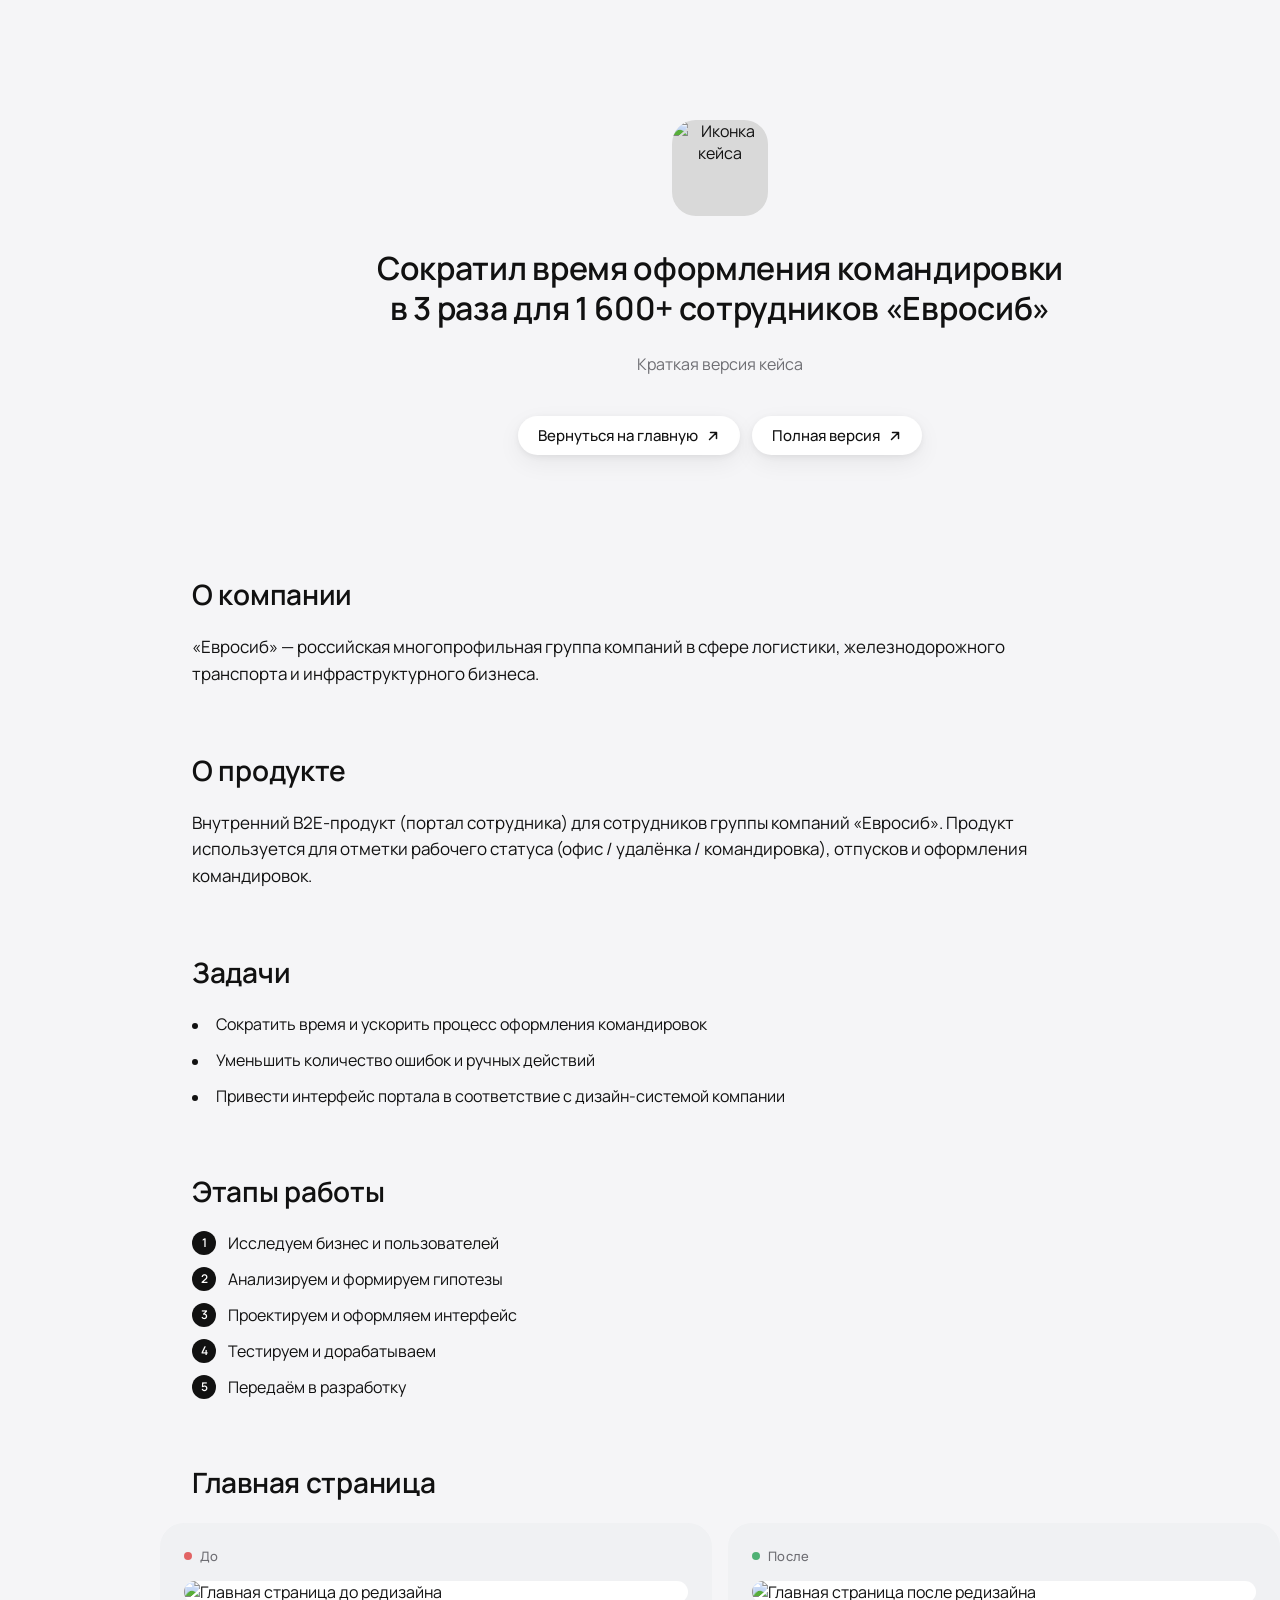
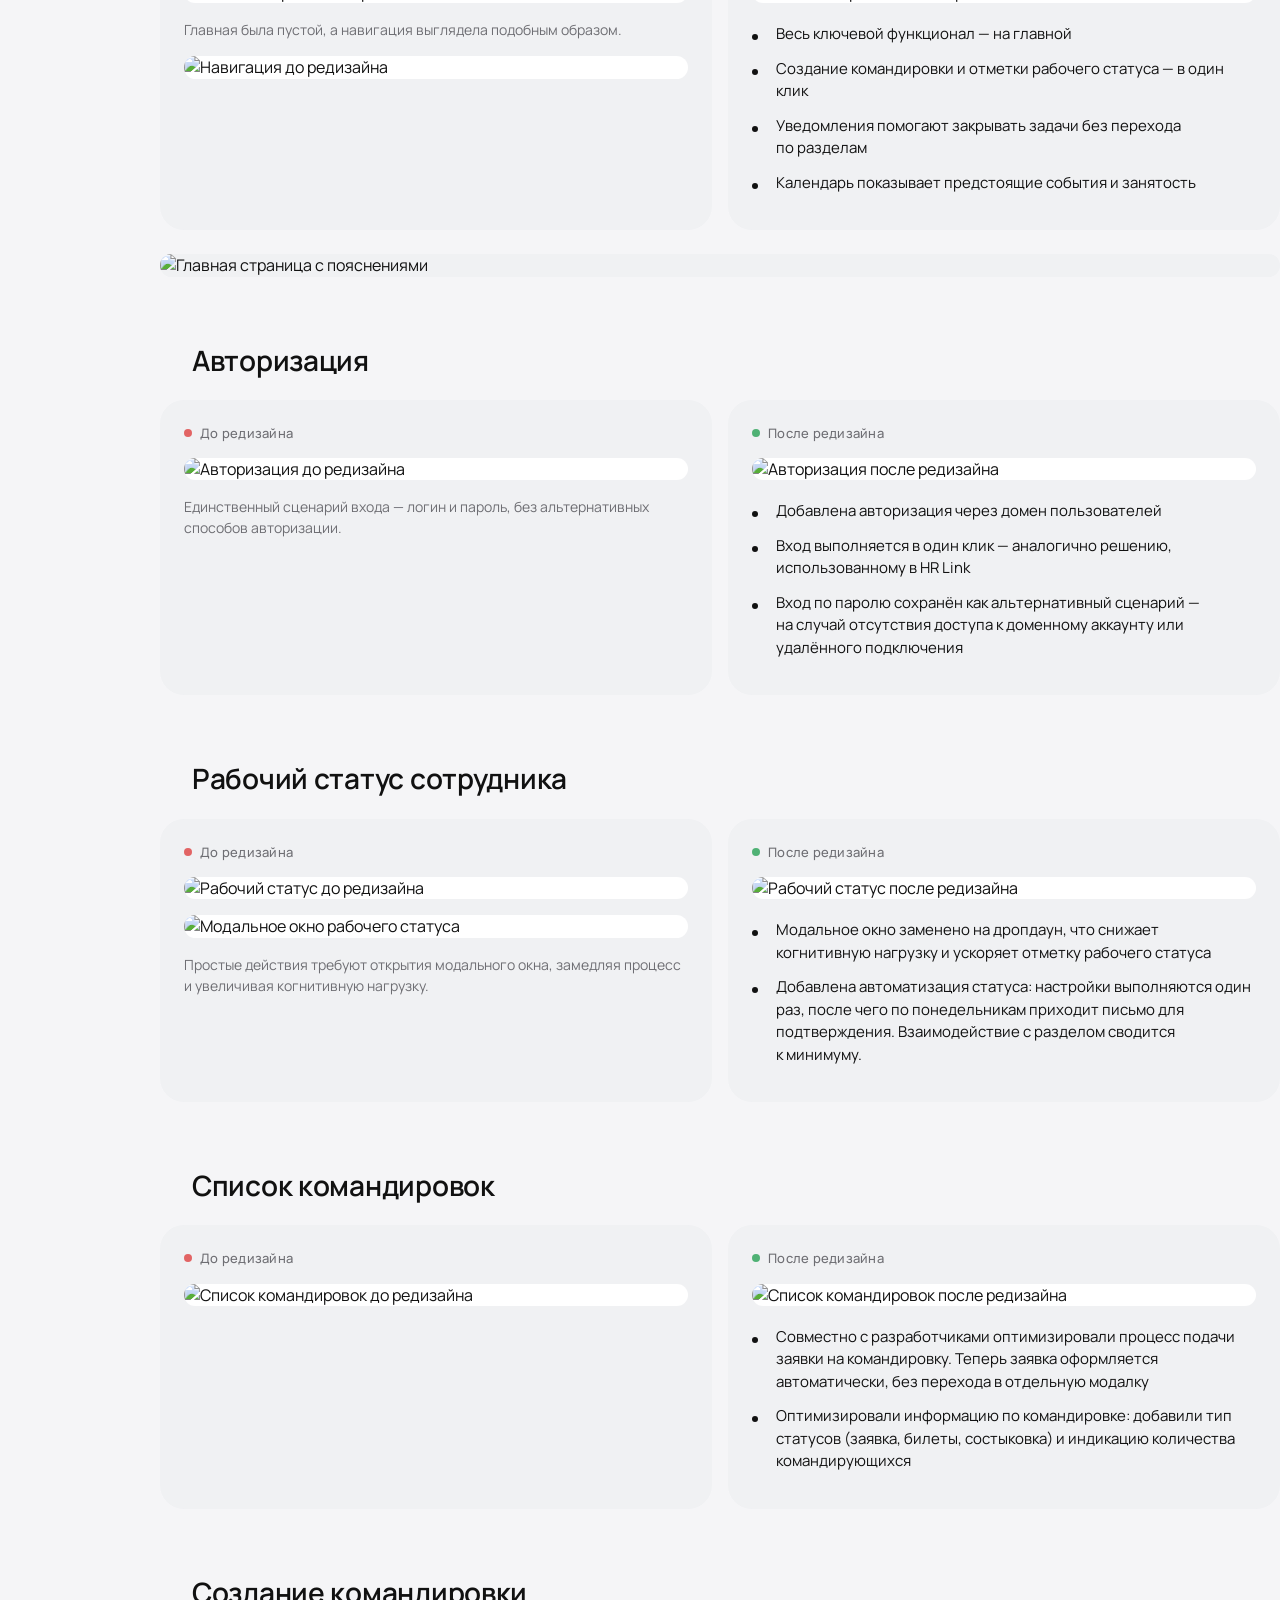
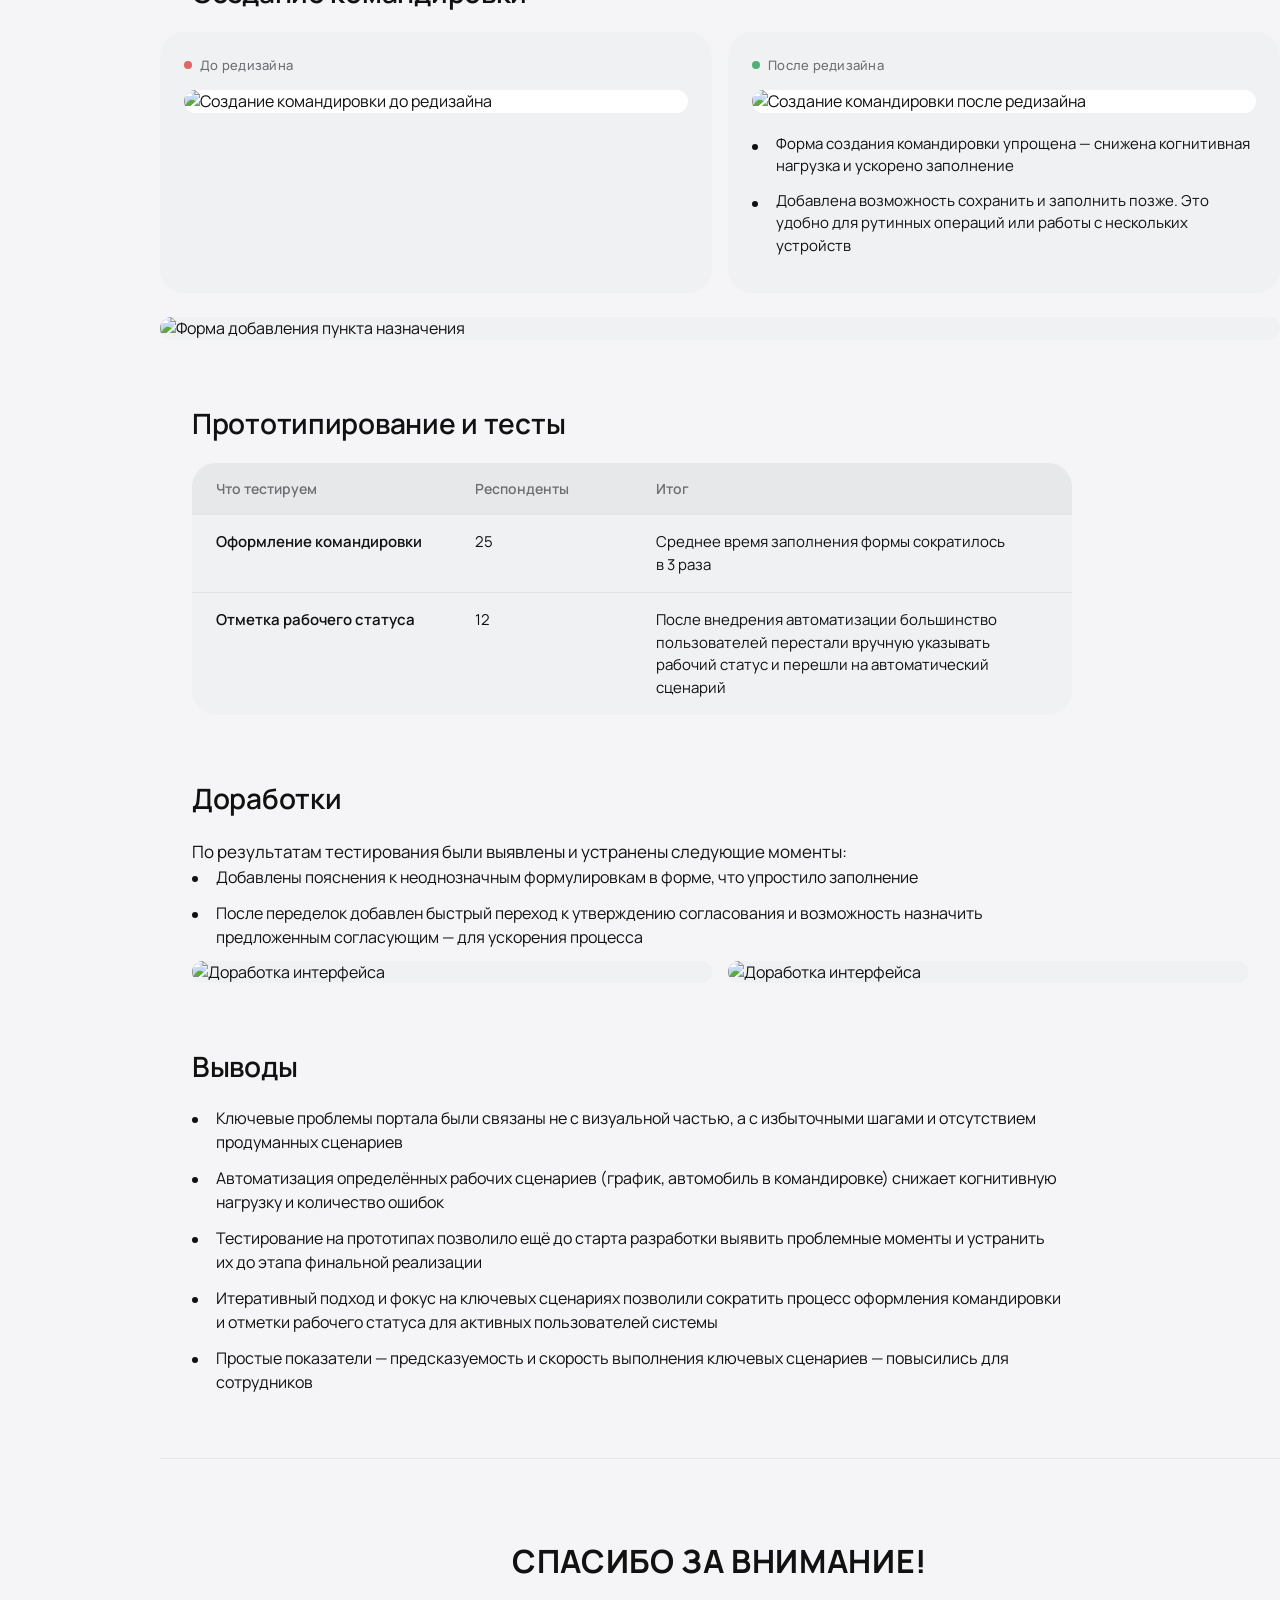
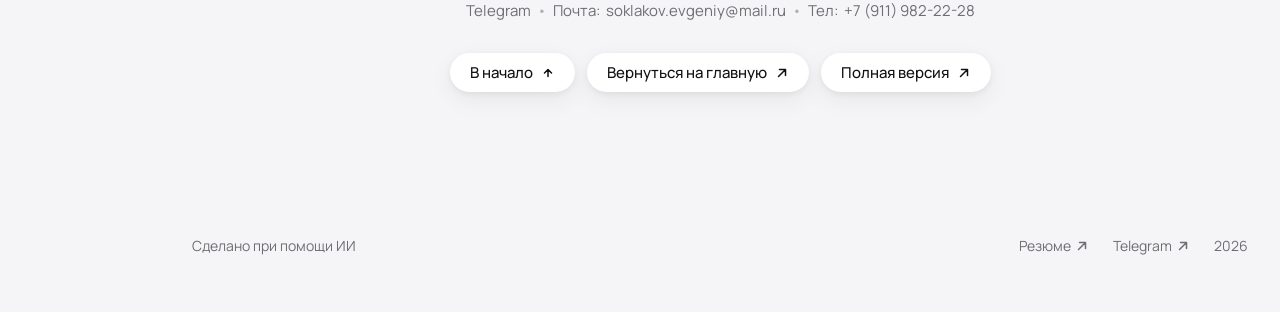
==== case1.html @ 9edd05a4 "Add files via upload" ====
<!DOCTYPE html>
<html lang="ru">
<head>
    <meta charset="UTF-8">
    <meta name="viewport" content="width=device-width, initial-scale=1.0">
    <title>v4 · «Евросиб» — кейс / Евгений Соклаков</title>
    <link rel="preconnect" href="https://fonts.googleapis.com">
    <link rel="preconnect" href="https://fonts.gstatic.com" crossorigin>
    <link href="https://fonts.googleapis.com/css2?family=Manrope:wght@400;500;600;700&display=swap" rel="stylesheet">
    <style>
/* ===========================
   RESET & BASE
   =========================== */
*,
*::before,
*::after {
    box-sizing: border-box;
    margin: 0;
    padding: 0;
}

:root {
    --bg: #F5F5F7;
    --card: #F0F1F3;
    --card-soft: #EDEEEF;
    --peach: #F8DDD7;
    --blue: #DCE6F1;
    --pink: #F4DBD6;
    --text: #111111;
    --text-muted: #6E6E73;
    --shadow-btn: 0 2px 6px rgba(17, 17, 17, 0.06), 0 8px 24px rgba(17, 17, 17, 0.06);
    --radius-card: 24px;
    --radius-btn: 999px;
    --ease: cubic-bezier(0.22, 1, 0.36, 1);
}

html, body {
    height: 100%;
}

html {
    scroll-behavior: smooth;
}

body {
    background: var(--bg);
    color: var(--text);
    font-family: 'Manrope', -apple-system, BlinkMacSystemFont, 'Helvetica Neue', sans-serif;
    font-weight: 400;
    font-size: 16px;
    line-height: 1.4;
    -webkit-font-smoothing: antialiased;
    -moz-osx-font-smoothing: grayscale;
}

a {
    text-decoration: none;
    color: inherit;
}

img {
    max-width: 100%;
    display: block;
}

/* ===========================
   LAYOUT
   =========================== */
.page {
    width: 100%;
    min-width: 1440px;       /* фиксированный фрейм 1440 */
    overflow-x: hidden;
}

.container {
    width: 1120px;           /* контентная область */
    margin: 0 auto;
    padding: 80px 0 40px;
}

/* ===========================
   HERO
   =========================== */
.hero {
    display: flex;
    flex-direction: column;
    align-items: center;
    text-align: center;
    padding: 40px 0 120px;
}

.hero__avatar {
    width: 96px;
    height: 96px;
    border-radius: 24px;
    overflow: hidden;
    margin-bottom: 32px;
    background: #d9d9d9;
}

.hero__avatar img {
    width: 100%;
    height: 100%;
    object-fit: cover;
}

.hero__title {
    font-size: 32px;
    line-height: 1.25;
    font-weight: 600;
    letter-spacing: -0.01em;
    margin-bottom: 24px;
}

.hero__subtitle {
    font-size: 16px;
    line-height: 1.5;
    color: var(--text-muted);
    margin-bottom: 40px;
}

.hero__buttons {
    display: flex;
    gap: 12px;
}

/* ===========================
   BUTTON (fill from top → black)
   =========================== */
.btn {
    position: relative;
    display: inline-flex;
    align-items: center;
    gap: 8px;
    padding: 12px 20px;
    background: #FFFFFF;
    color: #111111;
    font-family: inherit;
    font-size: 15px;
    font-weight: 500;
    line-height: 1;
    border-radius: var(--radius-btn);
    box-shadow: var(--shadow-btn);
    overflow: hidden;
    isolation: isolate;
    transition: color 0.6s cubic-bezier(0.4, 0, 0.2, 1), box-shadow 0.6s cubic-bezier(0.4, 0, 0.2, 1);
    cursor: pointer;
}

.btn::before {
    content: '';
    position: absolute;
    inset: 0;
    background: #111111;
    clip-path: circle(0% at 0% 50%);
    transition: clip-path 0.6s cubic-bezier(0.4, 0, 0.2, 1);
    z-index: -1;
}

.btn:hover {
    color: #FFFFFF;
    box-shadow: 0 4px 12px rgba(17, 17, 17, 0.18), 0 12px 32px rgba(17, 17, 17, 0.12);
}

.btn:hover::before {
    clip-path: circle(150% at 0% 50%);
}

.btn__arrow {
    transition: transform 0.45s cubic-bezier(0.4, 0, 0.2, 1);
}

.btn:hover .btn__arrow {
    transform: translate(2px, -2px);
}

/* ===========================
   SECTION
   =========================== */
.section {
    margin-bottom: 24px;
}

.section__title {
    font-size: 18px;
    font-weight: 600;
    color: var(--text);
    padding: 0 32px;
    margin-bottom: 16px;
}

/* ===========================
   CASE CARD (большая карточка)
   =========================== */
.case-card {
    display: grid;
    grid-template-columns: 1fr 494px;
    background: var(--card);
    border-radius: var(--radius-card);
    overflow: hidden;
    margin-bottom: 16px;
    height: 337px;
    transform-origin: center;
    transition: transform 0.5s var(--ease), box-shadow 0.5s var(--ease);
    will-change: transform;
}

.case-card:hover {
    transform: scale(1.015) rotate(-0.6deg);
    box-shadow: 0 20px 60px rgba(17, 17, 17, 0.12), 0 8px 20px rgba(17, 17, 17, 0.06);
    z-index: 2;
}

.case-card__content {
    padding: 24px 32px 32px;
    display: flex;
    flex-direction: column;
}

.case-card__tag {
    font-size: 14px;
    font-weight: 500;
    color: var(--text-muted);
    margin-bottom: 8px;
}

.case-card__title {
    font-size: 22px;
    line-height: 1.3;
    font-weight: 600;
    letter-spacing: -0.01em;
}

.case-card__metrics {
    display: flex;
    flex-direction: column;
    gap: 16px;
    margin-top: auto;
}

.metric__label {
    font-size: 14px;
    color: var(--text-muted);
    margin-bottom: 4px;
}

.metric__value {
    font-size: 18px;
    font-weight: 600;
    color: var(--text);
}

.case-card__image {
    width: 494px;
    height: 337px;
    overflow: hidden;
}

.case-card__image--peach {
    background: var(--peach);
}

.case-card__image img {
    width: 100%;
    height: 100%;
    object-fit: cover;
    display: block;
    transition: transform 0.6s var(--ease);
}

.case-card:hover .case-card__image img {
    transform: scale(1.03);
}

/* ===========================
   OTHER CARDS (мелкие карточки)
   =========================== */
.other-grid {
    display: grid;
    grid-template-columns: 1fr 1fr;
    gap: 16px;
}

.other-card {
    display: flex;
    flex-direction: column;
    border-radius: var(--radius-card);
    overflow: hidden;
    background: var(--card);
    transform-origin: center;
    transition: transform 0.5s var(--ease), box-shadow 0.5s var(--ease);
    will-change: transform;
}

.other-card--blue .other-card__image {
    background: var(--blue);
}

.other-card--pink .other-card__image {
    background: var(--pink);
}

.other-card__image {
    overflow: hidden;
}

.other-card__image img {
    width: 100%;
    height: auto;
    display: block;
    transition: transform 0.6s var(--ease);
}

.other-card__content {
    padding: 24px 32px 28px;
    background: var(--card);
}

.other-card__title {
    font-size: 18px;
    font-weight: 600;
    line-height: 1.35;
    margin: 8px 0 8px;
    letter-spacing: -0.005em;
}

.other-card__desc {
    font-size: 14px;
    line-height: 1.45;
    color: var(--text-muted);
}

.other-card:nth-child(odd):hover {
    transform: scale(1.02) rotate(-0.8deg);
    box-shadow: 0 20px 60px rgba(17, 17, 17, 0.12), 0 8px 20px rgba(17, 17, 17, 0.06);
    z-index: 2;
}

.other-card:nth-child(even):hover {
    transform: scale(1.02) rotate(0.8deg);
    box-shadow: 0 20px 60px rgba(17, 17, 17, 0.12), 0 8px 20px rgba(17, 17, 17, 0.06);
    z-index: 2;
}

.other-card:hover .other-card__image img {
    transform: scale(1.03);
}

/* ===========================
   FOOTER
   =========================== */
.footer {
    margin-top: 80px;
    padding: 24px 32px 16px;
    display: flex;
    justify-content: space-between;
    align-items: center;
    font-size: 14px;
    color: var(--text-muted);
}

.footer__right {
    display: flex;
    align-items: center;
    gap: 24px;
}

.footer__year {
    color: var(--text-muted);
}

/* ===========================
   TEXT LINK (footer)
   =========================== */
.text-link {
    display: inline-flex;
    align-items: center;
    gap: 4px;
    color: var(--text-muted);
    transition: color 0.25s var(--ease);
    cursor: pointer;
}

.text-link__arrow {
    transition: transform 0.3s var(--ease), color 0.25s var(--ease);
}

.text-link:hover {
    color: var(--text);
}

.text-link:hover .text-link__arrow {
    transform: translate(3px, -3px);
}

/* ===========================
   CASE PAGE
   =========================== */

/* SECTION */
.case-section {
    margin-bottom: 64px;
    padding: 0 32px;
}

.case-section--wide {
    padding: 0;
}

.case-section--wide .case-section__title {
    padding-left: 32px;
}

.case-section__title {
    font-size: 28px;
    font-weight: 600;
    letter-spacing: -0.01em;
    margin-bottom: 20px;
    color: var(--text);
}

/* TEXT */
.case-text {
    font-size: 17px;
    line-height: 1.55;
    color: var(--text);
    max-width: 880px;
}

/* LISTS */
.case-list {
    list-style: none;
    padding: 0;
    margin: 0;
    max-width: 880px;
}

.case-list li {
    position: relative;
    padding-left: 24px;
    margin-bottom: 12px;
    font-size: 16px;
    line-height: 1.5;
    color: var(--text);
}

.case-list li::before {
    content: '';
    position: absolute;
    left: 0;
    top: 11px;
    width: 6px;
    height: 6px;
    border-radius: 50%;
    background: var(--text);
}

.case-list--numbered {
    counter-reset: step;
}

.case-list--numbered li {
    padding-left: 36px;
    counter-increment: step;
}

.case-list--numbered li::before {
    content: counter(step);
    position: static;
    display: inline-block;
    width: 24px;
    height: 24px;
    line-height: 24px;
    text-align: center;
    border-radius: 50%;
    background: var(--text);
    color: #fff;
    font-size: 12px;
    font-weight: 600;
    margin-right: 12px;
    margin-left: -36px;
    vertical-align: 2px;
}

/* COMPARE (ДО / ПОСЛЕ) */
.case-compare {
    display: grid;
    grid-template-columns: 1fr 1fr;
    gap: 16px;
    margin-bottom: 24px;
}

.case-compare__col {
    background: var(--card);
    border-radius: var(--radius-card);
    padding: 24px;
    display: flex;
    flex-direction: column;
}

.case-compare__label {
    display: inline-flex;
    align-items: center;
    gap: 8px;
    font-size: 13px;
    font-weight: 500;
    color: var(--text-muted);
    margin-bottom: 16px;
    letter-spacing: 0.02em;
    align-self: flex-start;
}

.case-compare__label::before {
    content: '';
    width: 8px;
    height: 8px;
    border-radius: 50%;
    background: var(--text-muted);
}

.case-compare__label--before::before {
    background: #E26464;
}

.case-compare__label--after::before {
    background: #4FB174;
}

.case-compare__media {
    border-radius: 12px;
    overflow: hidden;
    background: #fff;
    margin-bottom: 16px;
}

.case-compare__media img {
    width: 100%;
    height: auto;
    display: block;
}

.case-compare__media--small {
    /* раньше была max-width: 60% — теперь миниатюра тянется на всю ширину карточки */
}

.case-compare__note {
    font-size: 14px;
    line-height: 1.5;
    color: var(--text-muted);
    margin-bottom: 16px;
}

.case-compare__col .case-list {
    margin-top: 4px;
}

.case-compare__col .case-list li {
    font-size: 15px;
}

/* WIDE IMAGE */
.case-image-wide {
    border-radius: var(--radius-card);
    overflow: hidden;
    background: var(--card);
}

.case-image-wide img {
    width: 100%;
    height: auto;
    display: block;
}

.case-image-wide--small img {
    max-width: 720px;
    margin: 0 auto;
}

/* TABLE */
.case-table {
    background: var(--card);
    border-radius: var(--radius-card);
    overflow: hidden;
    max-width: 880px;
}

.case-table__head,
.case-table__row {
    display: grid;
    grid-template-columns: 1.2fr 0.8fr 2fr;
    gap: 24px;
    padding: 16px 24px;
}

.case-table__head {
    background: rgba(0, 0, 0, 0.04);
    font-weight: 600;
    font-size: 14px;
    color: var(--text-muted);
}

.case-table__row {
    border-top: 1px solid rgba(0, 0, 0, 0.06);
    font-size: 15px;
    line-height: 1.5;
}

.case-table__row:first-of-type {
    border-top: none;
}

.case-table__row .case-table__cell:nth-child(1) {
    font-weight: 600;
}

/* THANKS */
.case-thanks {
    text-align: center;
    padding: 80px 32px 40px;
    margin-top: 40px;
    border-top: 1px solid rgba(0, 0, 0, 0.06);
}

.case-thanks__title {
    font-size: 32px;
    font-weight: 700;
    letter-spacing: 0.02em;
    margin-bottom: 16px;
}

.case-thanks__contacts {
    font-size: 15px;
    color: var(--text-muted);
    margin-bottom: 32px;
    display: flex;
    justify-content: center;
    align-items: center;
    flex-wrap: wrap;
    gap: 6px;
}

.case-thanks__sep {
    color: var(--text-muted);
    opacity: 0.5;
}

.case-thanks__cta {
    display: flex;
    justify-content: center;
    gap: 12px;
    flex-wrap: wrap;
}

.case-image-pair {
    display: grid;
    grid-template-columns: 1fr 1fr;
    gap: 16px;
}

/* CASE GRID — для рядов мелких фото / экранов */
.case-grid {
    display: grid;
    gap: 16px;
}

.case-grid--2 {
    grid-template-columns: 1fr 1fr;
}

.case-grid--3 {
    grid-template-columns: 1fr 1fr 1fr;
}

.case-grid--5 {
    grid-template-columns: repeat(5, 1fr);
}

/* CASE FIGURE — фото с подписью сверху */
.case-figure {
    display: flex;
    flex-direction: column;
    gap: 8px;
}

.case-figure__caption {
    font-size: 13px;
    color: var(--text-muted);
    letter-spacing: 0.02em;
}

.case-figure__media {
    border-radius: 12px;
    overflow: hidden;
    background: var(--card);
    aspect-ratio: auto;
}

.case-figure__media img {
    width: 100%;
    height: auto;
    display: block;
}

    </style>
</head>
<body>
    <main class="page">
        <div class="container">

            <!-- HERO -->
            <section class="hero" id="top">
                <div class="hero__avatar">
                    <img src="img/case1/0.png" alt="Иконка кейса">
                </div>
                <h1 class="hero__title">
                    Сократил время оформления командировки<br>
                    в&nbsp;3&nbsp;раза для 1&nbsp;600+ сотрудников «Евросиб»
                </h1>
                <p class="hero__subtitle">Краткая версия кейса</p>
                <div class="hero__buttons">
                    <a href="index.html" class="btn">
                        <span class="btn__label">Вернуться на главную</span>
                        <svg class="btn__arrow" width="14" height="14" viewBox="0 0 14 14" fill="none">
                            <path d="M3.5 10.5L10.5 3.5M10.5 3.5H4.5M10.5 3.5V9.5" stroke="currentColor" stroke-width="1.5" stroke-linecap="round" stroke-linejoin="round"/>
                        </svg>
                    </a>
                    <a href="https://chief-sponge-bd4.notion.site/3-1600-300244e0d5ff8066a90af0cee6a9edf2" target="_blank" rel="noopener" class="btn">
                        <span class="btn__label">Полная версия</span>
                        <svg class="btn__arrow" width="14" height="14" viewBox="0 0 14 14" fill="none">
                            <path d="M3.5 10.5L10.5 3.5M10.5 3.5H4.5M10.5 3.5V9.5" stroke="currentColor" stroke-width="1.5" stroke-linecap="round" stroke-linejoin="round"/>
                        </svg>
                    </a>
                </div>
            </section>

            <!-- О КОМПАНИИ -->
            <section class="case-section">
                <h2 class="case-section__title">О компании</h2>
                <p class="case-text">
                    «Евросиб» — российская многопрофильная группа компаний в&nbsp;сфере логистики, железнодорожного транспорта и&nbsp;инфраструктурного бизнеса.
                </p>
            </section>

            <!-- О ПРОДУКТЕ -->
            <section class="case-section">
                <h2 class="case-section__title">О продукте</h2>
                <p class="case-text">
                    Внутренний B2E-продукт (портал сотрудника) для сотрудников группы компаний «Евросиб». Продукт используется для отметки рабочего статуса (офис&nbsp;/ удалёнка&nbsp;/ командировка), отпусков и&nbsp;оформления командировок.
                </p>
            </section>

            <!-- ЗАДАЧИ -->
            <section class="case-section">
                <h2 class="case-section__title">Задачи</h2>
                <ul class="case-list">
                    <li>Сократить время и&nbsp;ускорить процесс оформления командировок</li>
                    <li>Уменьшить количество ошибок и&nbsp;ручных действий</li>
                    <li>Привести интерфейс портала в&nbsp;соответствие с&nbsp;дизайн-системой компании</li>
                </ul>
            </section>

            <!-- ЭТАПЫ РАБОТЫ -->
            <section class="case-section">
                <h2 class="case-section__title">Этапы работы</h2>
                <ol class="case-list case-list--numbered">
                    <li>Исследуем бизнес и&nbsp;пользователей</li>
                    <li>Анализируем и&nbsp;формируем гипотезы</li>
                    <li>Проектируем и&nbsp;оформляем интерфейс</li>
                    <li>Тестируем и&nbsp;дорабатываем</li>
                    <li>Передаём в&nbsp;разработку</li>
                </ol>
            </section>

            <!-- ГЛАВНАЯ СТРАНИЦА -->
            <section class="case-section case-section--wide">
                <h2 class="case-section__title">Главная страница</h2>
                <div class="case-compare">
                    <div class="case-compare__col">
                        <div class="case-compare__label case-compare__label--before">До</div>
                        <div class="case-compare__media">
                            <img src="img/case1/2.png" alt="Главная страница до редизайна">
                        </div>
                        <p class="case-compare__note">Главная была пустой, а&nbsp;навигация выглядела подобным образом.</p>
                        <div class="case-compare__media">
                            <img src="img/case1/3.png" alt="Навигация до редизайна">
                        </div>
                    </div>
                    <div class="case-compare__col">
                        <div class="case-compare__label case-compare__label--after">После</div>
                        <div class="case-compare__media">
                            <img src="img/case1/1.png" alt="Главная страница после редизайна">
                        </div>
                        <ul class="case-list">
                            <li>Весь ключевой функционал — на&nbsp;главной</li>
                            <li>Создание командировки и&nbsp;отметки рабочего статуса — в&nbsp;один клик</li>
                            <li>Уведомления помогают закрывать задачи без перехода по&nbsp;разделам</li>
                            <li>Календарь показывает предстоящие события и&nbsp;занятость</li>
                        </ul>
                    </div>
                </div>
                <div class="case-image-wide">
                    <img src="img/case1/4.png" alt="Главная страница с пояснениями">
                </div>
            </section>

            <!-- АВТОРИЗАЦИЯ -->
            <section class="case-section case-section--wide">
                <h2 class="case-section__title">Авторизация</h2>
                <div class="case-compare">
                    <div class="case-compare__col">
                        <div class="case-compare__label case-compare__label--before">До редизайна</div>
                        <div class="case-compare__media">
                            <img src="img/case1/6.png" alt="Авторизация до редизайна">
                        </div>
                        <p class="case-compare__note">
                            Единственный сценарий входа — логин и&nbsp;пароль, без альтернативных способов авторизации.
                        </p>
                    </div>
                    <div class="case-compare__col">
                        <div class="case-compare__label case-compare__label--after">После редизайна</div>
                        <div class="case-compare__media">
                            <img src="img/case1/5.png" alt="Авторизация после редизайна">
                        </div>
                        <ul class="case-list">
                            <li>Добавлена авторизация через домен пользователей</li>
                            <li>Вход выполняется в&nbsp;один клик — аналогично решению, использованному в&nbsp;HR&nbsp;Link</li>
                            <li>Вход по&nbsp;паролю сохранён как альтернативный сценарий — на&nbsp;случай отсутствия доступа к&nbsp;доменному аккаунту или удалённого подключения</li>
                        </ul>
                    </div>
                </div>
            </section>

            <!-- РАБОЧИЙ СТАТУС -->
            <section class="case-section case-section--wide">
                <h2 class="case-section__title">Рабочий статус сотрудника</h2>
                <div class="case-compare">
                    <div class="case-compare__col">
                        <div class="case-compare__label case-compare__label--before">До редизайна</div>
                        <div class="case-compare__media">
                            <img src="img/case1/8.png" alt="Рабочий статус до редизайна">
                        </div>
                        <div class="case-compare__media">
                            <img src="img/case1/9.png" alt="Модальное окно рабочего статуса">
                        </div>
                        <p class="case-compare__note">
                            Простые действия требуют открытия модального окна, замедляя процесс и&nbsp;увеличивая когнитивную нагрузку.
                        </p>
                    </div>
                    <div class="case-compare__col">
                        <div class="case-compare__label case-compare__label--after">После редизайна</div>
                        <div class="case-compare__media">
                            <img src="img/case1/7.png" alt="Рабочий статус после редизайна">
                        </div>
                        <ul class="case-list">
                            <li>Модальное окно заменено на&nbsp;дропдаун, что снижает когнитивную нагрузку и&nbsp;ускоряет отметку рабочего статуса</li>
                            <li>Добавлена автоматизация статуса: настройки выполняются один раз, после чего по&nbsp;понедельникам приходит письмо для подтверждения. Взаимодействие с&nbsp;разделом сводится к&nbsp;минимуму.</li>
                        </ul>
                    </div>
                </div>
            </section>

            <!-- СПИСОК КОМАНДИРОВОК -->
            <section class="case-section case-section--wide">
                <h2 class="case-section__title">Список командировок</h2>
                <div class="case-compare">
                    <div class="case-compare__col">
                        <div class="case-compare__label case-compare__label--before">До редизайна</div>
                        <div class="case-compare__media">
                            <img src="img/case1/11.png" alt="Список командировок до редизайна">
                        </div>
                    </div>
                    <div class="case-compare__col">
                        <div class="case-compare__label case-compare__label--after">После редизайна</div>
                        <div class="case-compare__media">
                            <img src="img/case1/10.png" alt="Список командировок после редизайна">
                        </div>
                        <ul class="case-list">
                            <li>Совместно с&nbsp;разработчиками оптимизировали процесс подачи заявки на&nbsp;командировку. Теперь заявка оформляется автоматически, без перехода в&nbsp;отдельную модалку</li>
                            <li>Оптимизировали информацию по&nbsp;командировке: добавили тип статусов (заявка, билеты, состыковка) и&nbsp;индикацию количества командирующихся</li>
                        </ul>
                    </div>
                </div>
            </section>

            <!-- СОЗДАНИЕ КОМАНДИРОВКИ -->
            <section class="case-section case-section--wide">
                <h2 class="case-section__title">Создание командировки</h2>
                <div class="case-compare">
                    <div class="case-compare__col">
                        <div class="case-compare__label case-compare__label--before">До редизайна</div>
                        <div class="case-compare__media">
                            <img src="img/case1/13.png" alt="Создание командировки до редизайна">
                        </div>
                    </div>
                    <div class="case-compare__col">
                        <div class="case-compare__label case-compare__label--after">После редизайна</div>
                        <div class="case-compare__media">
                            <img src="img/case1/12.png" alt="Создание командировки после редизайна">
                        </div>
                        <ul class="case-list">
                            <li>Форма создания командировки упрощена — снижена когнитивная нагрузка и&nbsp;ускорено заполнение</li>
                            <li>Добавлена возможность сохранить и&nbsp;заполнить позже. Это удобно для рутинных операций или работы с&nbsp;нескольких устройств</li>
                        </ul>
                    </div>
                </div>
                <div class="case-image-wide">
                    <img src="img/case1/14.png" alt="Форма добавления пункта назначения">
                </div>
            </section>

            <!-- ПРОТОТИПИРОВАНИЕ И ТЕСТЫ -->
            <section class="case-section">
                <h2 class="case-section__title">Прототипирование и&nbsp;тесты</h2>
                <div class="case-table">
                    <div class="case-table__head">
                        <div class="case-table__cell">Что тестируем</div>
                        <div class="case-table__cell">Респонденты</div>
                        <div class="case-table__cell">Итог</div>
                    </div>
                    <div class="case-table__row">
                        <div class="case-table__cell">Оформление командировки</div>
                        <div class="case-table__cell">25</div>
                        <div class="case-table__cell">Среднее время заполнения формы сократилось в&nbsp;3&nbsp;раза</div>
                    </div>
                    <div class="case-table__row">
                        <div class="case-table__cell">Отметка рабочего статуса</div>
                        <div class="case-table__cell">12</div>
                        <div class="case-table__cell">После внедрения автоматизации большинство пользователей перестали вручную указывать рабочий статус и&nbsp;перешли на&nbsp;автоматический сценарий</div>
                    </div>
                </div>
            </section>

            <!-- ДОРАБОТКИ -->
            <section class="case-section">
                <h2 class="case-section__title">Доработки</h2>
                <p class="case-text">
                    По&nbsp;результатам тестирования были выявлены и&nbsp;устранены следующие моменты:
                </p>
                <ul class="case-list">
                    <li>Добавлены пояснения к&nbsp;неоднозначным формулировкам в&nbsp;форме, что упростило заполнение</li>
                    <li>После переделок добавлен быстрый переход к&nbsp;утверждению согласования и&nbsp;возможность назначить предложенным согласующим — для ускорения процесса</li>
                </ul>
                <div class="case-image-pair">
                    <div class="case-image-wide">
                        <img src="img/case1/16.png" alt="Доработка интерфейса">
                    </div>
                    <div class="case-image-wide">
                        <img src="img/case1/15.png" alt="Доработка интерфейса">
                    </div>
                </div>
            </section>

            <!-- ВЫВОДЫ -->
            <section class="case-section">
                <h2 class="case-section__title">Выводы</h2>
                <ul class="case-list">
                    <li>Ключевые проблемы портала были связаны не&nbsp;с&nbsp;визуальной частью, а&nbsp;с&nbsp;избыточными шагами и&nbsp;отсутствием продуманных сценариев</li>
                    <li>Автоматизация определённых рабочих сценариев (график, автомобиль в&nbsp;командировке) снижает когнитивную нагрузку и&nbsp;количество ошибок</li>
                    <li>Тестирование на&nbsp;прототипах позволило ещё до&nbsp;старта разработки выявить проблемные моменты и&nbsp;устранить их&nbsp;до&nbsp;этапа финальной реализации</li>
                    <li>Итеративный подход и&nbsp;фокус на&nbsp;ключевых сценариях позволили сократить процесс оформления командировки и&nbsp;отметки рабочего статуса для активных пользователей системы</li>
                    <li>Простые показатели — предсказуемость и&nbsp;скорость выполнения ключевых сценариев — повысились для сотрудников</li>
                </ul>
            </section>

            <!-- СПАСИБО -->
            <section class="case-thanks">
                <h2 class="case-thanks__title">СПАСИБО ЗА&nbsp;ВНИМАНИЕ!</h2>
                <p class="case-thanks__contacts">
                    <a href="https://t.me/Soklakov" target="_blank" rel="noopener" class="text-link">Telegram</a>
                    <span class="case-thanks__sep">•</span>
                    <span>Почта:</span>
                    <a href="mailto:soklakov.evgeniy@mail.ru" class="text-link">soklakov.evgeniy@mail.ru</a>
                    <span class="case-thanks__sep">•</span>
                    <span>Тел:</span>
                    <a href="tel:+79119822228" class="text-link">+7&nbsp;(911)&nbsp;982-22-28</a>
                </p>
                <div class="case-thanks__cta">
                    <a href="#top" class="btn">
                        <span class="btn__label">В начало</span>
                        <svg class="btn__arrow" width="14" height="14" viewBox="0 0 14 14" fill="none">
                            <path d="M7 10.5V3.5M7 3.5L3.5 7M7 3.5L10.5 7" stroke="currentColor" stroke-width="1.5" stroke-linecap="round" stroke-linejoin="round"/>
                        </svg>
                    </a>
                    <a href="index.html" class="btn">
                        <span class="btn__label">Вернуться на главную</span>
                        <svg class="btn__arrow" width="14" height="14" viewBox="0 0 14 14" fill="none">
                            <path d="M3.5 10.5L10.5 3.5M10.5 3.5H4.5M10.5 3.5V9.5" stroke="currentColor" stroke-width="1.5" stroke-linecap="round" stroke-linejoin="round"/>
                        </svg>
                    </a>
                    <a href="https://chief-sponge-bd4.notion.site/3-1600-300244e0d5ff8066a90af0cee6a9edf2" target="_blank" rel="noopener" class="btn">
                        <span class="btn__label">Полная версия</span>
                        <svg class="btn__arrow" width="14" height="14" viewBox="0 0 14 14" fill="none">
                            <path d="M3.5 10.5L10.5 3.5M10.5 3.5H4.5M10.5 3.5V9.5" stroke="currentColor" stroke-width="1.5" stroke-linecap="round" stroke-linejoin="round"/>
                        </svg>
                    </a>
                </div>
            </section>

            <!-- FOOTER -->
            <footer class="footer">
                <div class="footer__left">Сделано при помощи ИИ</div>
                <div class="footer__right">
                    <a href="https://drive.google.com/file/d/1NSleYqPIB4gHWDvywmFM7YKChPPIrIDy/view?usp=sharing" target="_blank" rel="noopener" class="text-link">
                        <span>Резюме</span>
                        <svg class="text-link__arrow" width="14" height="14" viewBox="0 0 14 14" fill="none">
                            <path d="M3.5 10.5L10.5 3.5M10.5 3.5H4.5M10.5 3.5V9.5" stroke="currentColor" stroke-width="1.5" stroke-linecap="round" stroke-linejoin="round"/>
                        </svg>
                    </a>
                    <a href="https://t.me/Soklakov" target="_blank" rel="noopener" class="text-link">
                        <span>Telegram</span>
                        <svg class="text-link__arrow" width="14" height="14" viewBox="0 0 14 14" fill="none">
                            <path d="M3.5 10.5L10.5 3.5M10.5 3.5H4.5M10.5 3.5V9.5" stroke="currentColor" stroke-width="1.5" stroke-linecap="round" stroke-linejoin="round"/>
                        </svg>
                    </a>
                    <span class="footer__year">2026</span>
                </div>
            </footer>

        </div>
    </main>
</body>
</html>
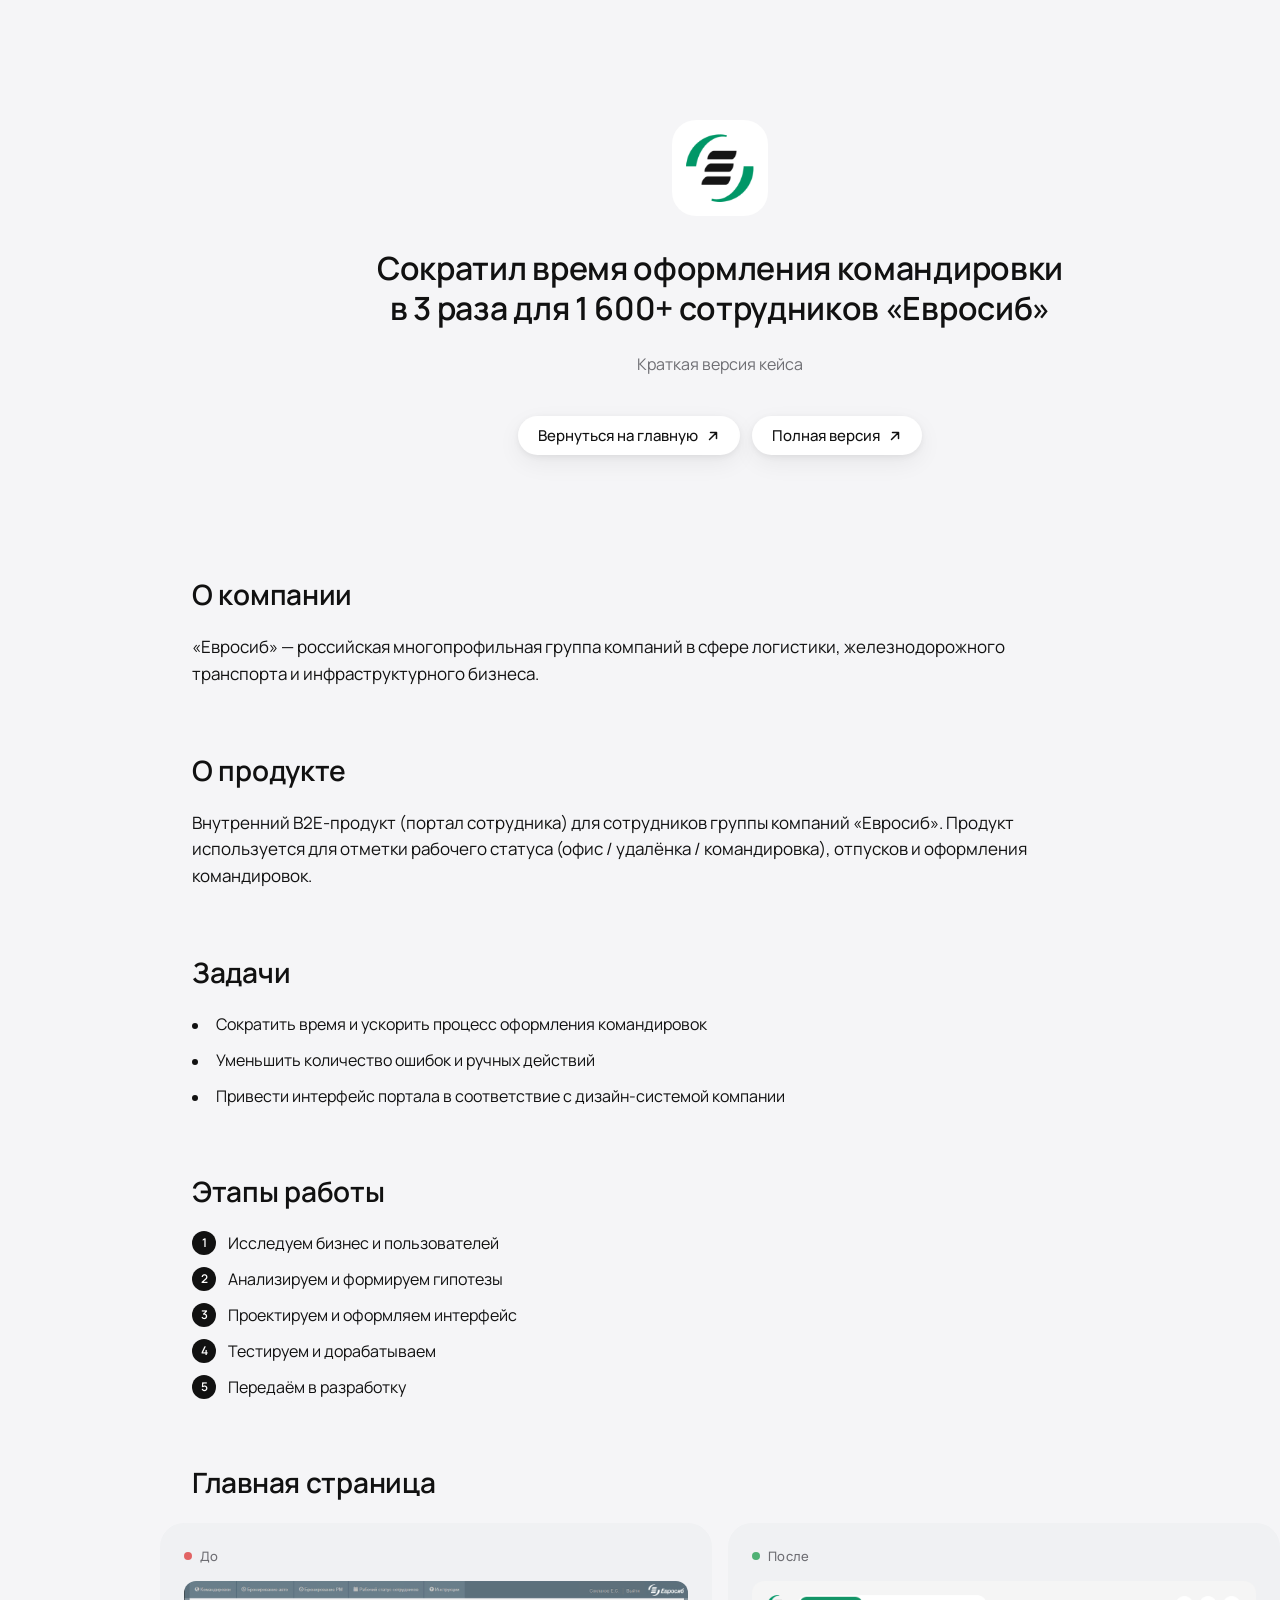
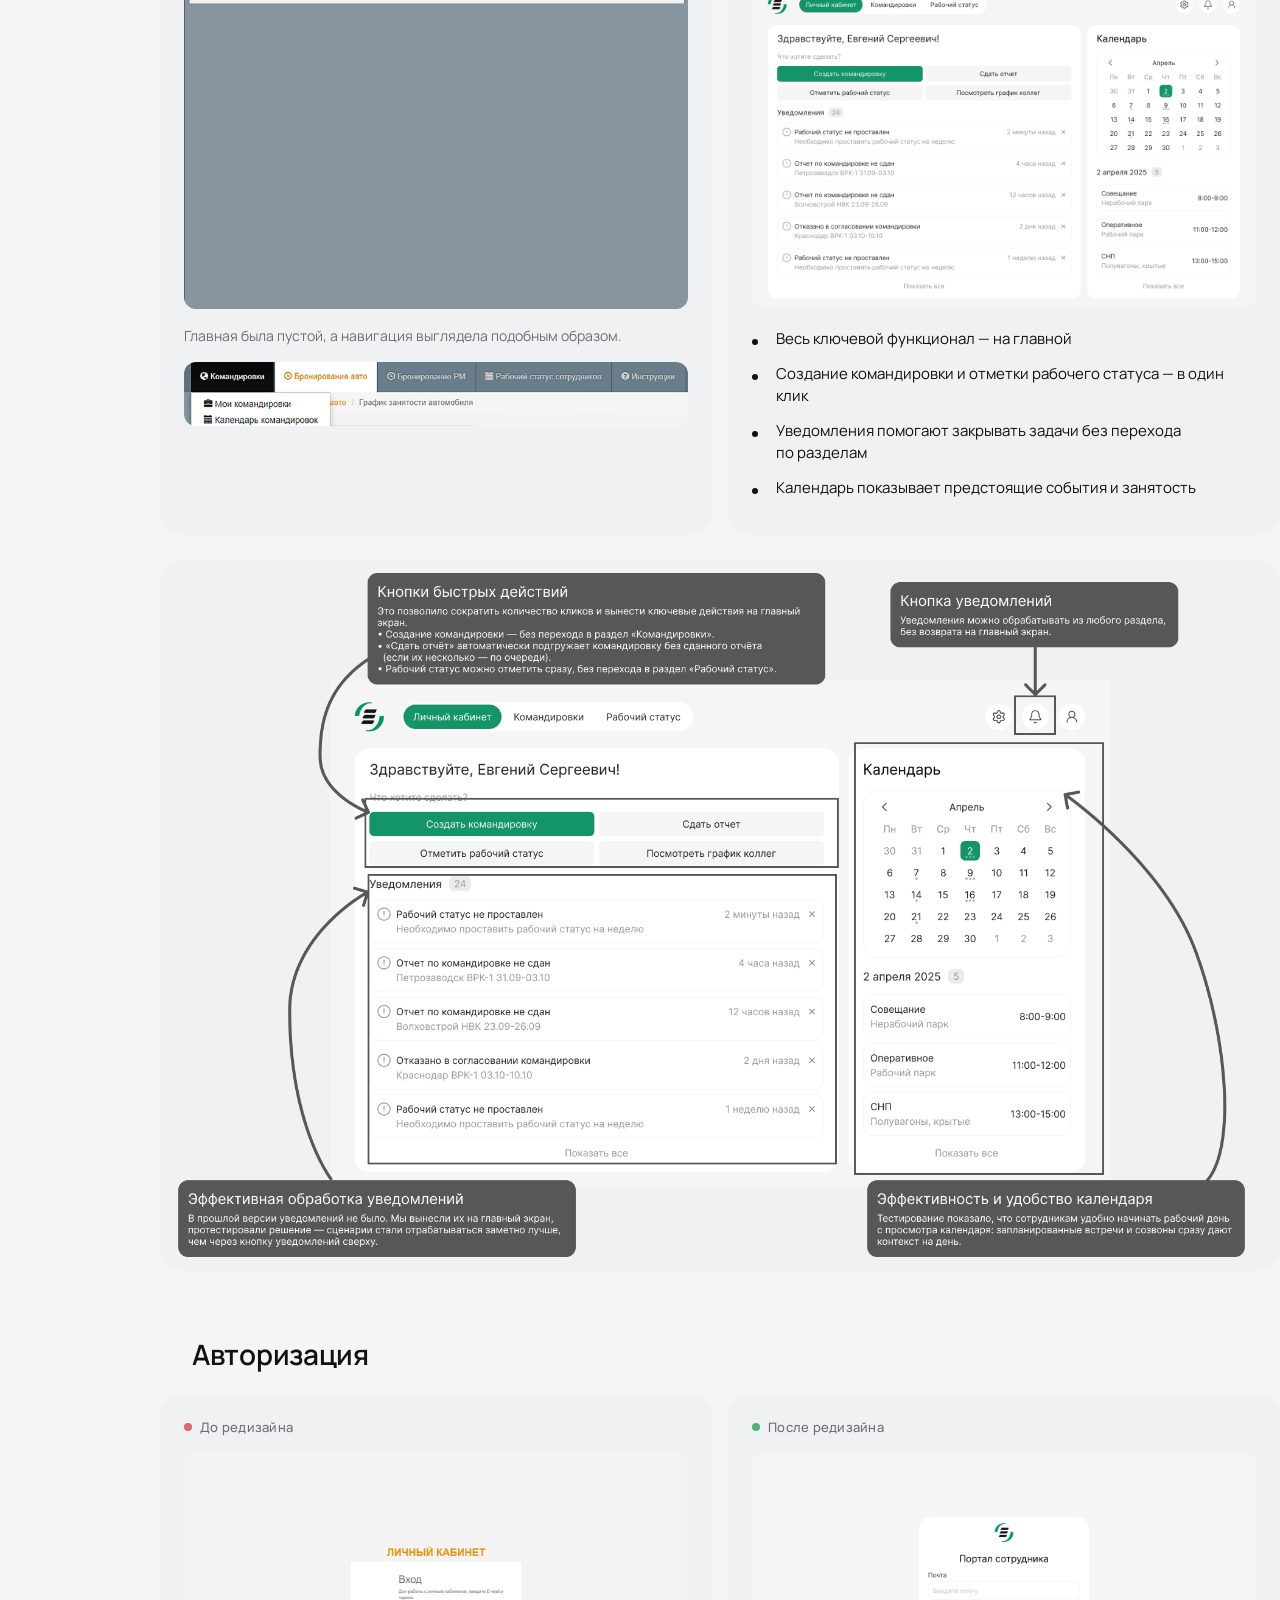
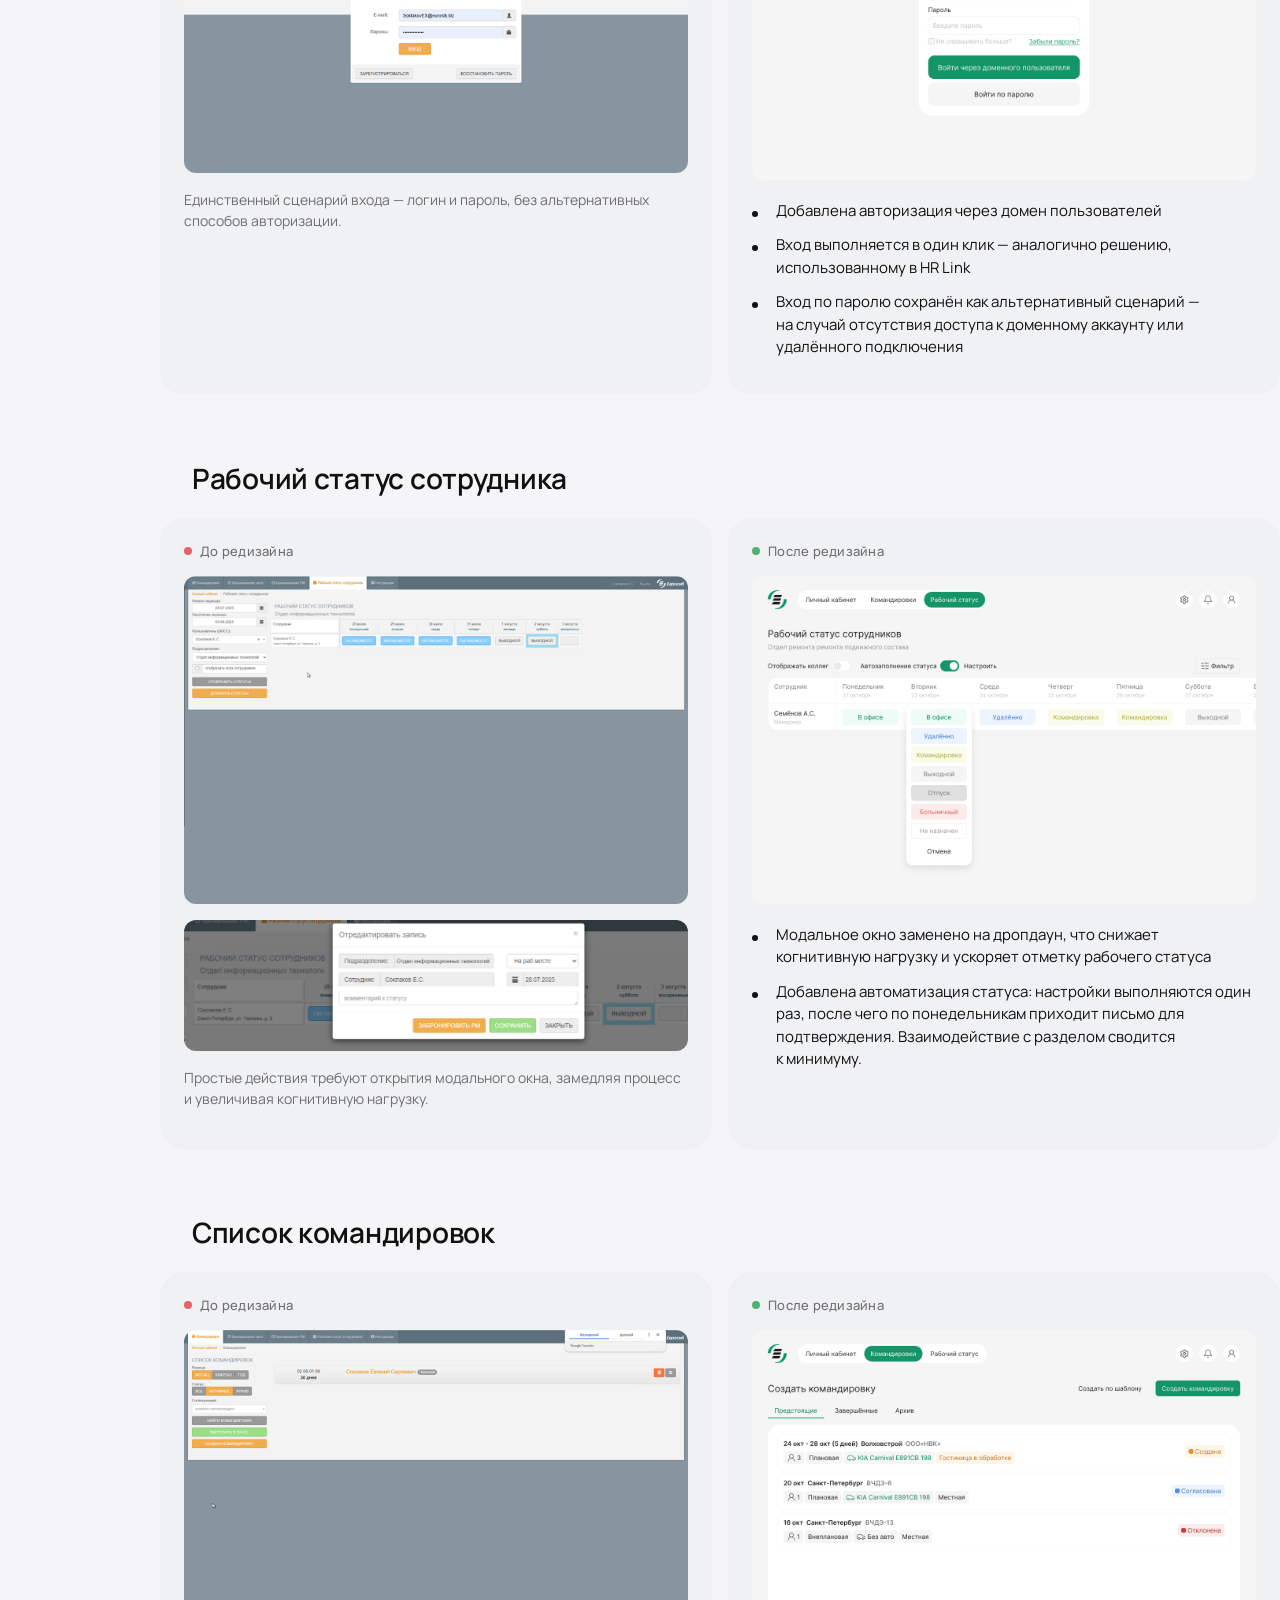
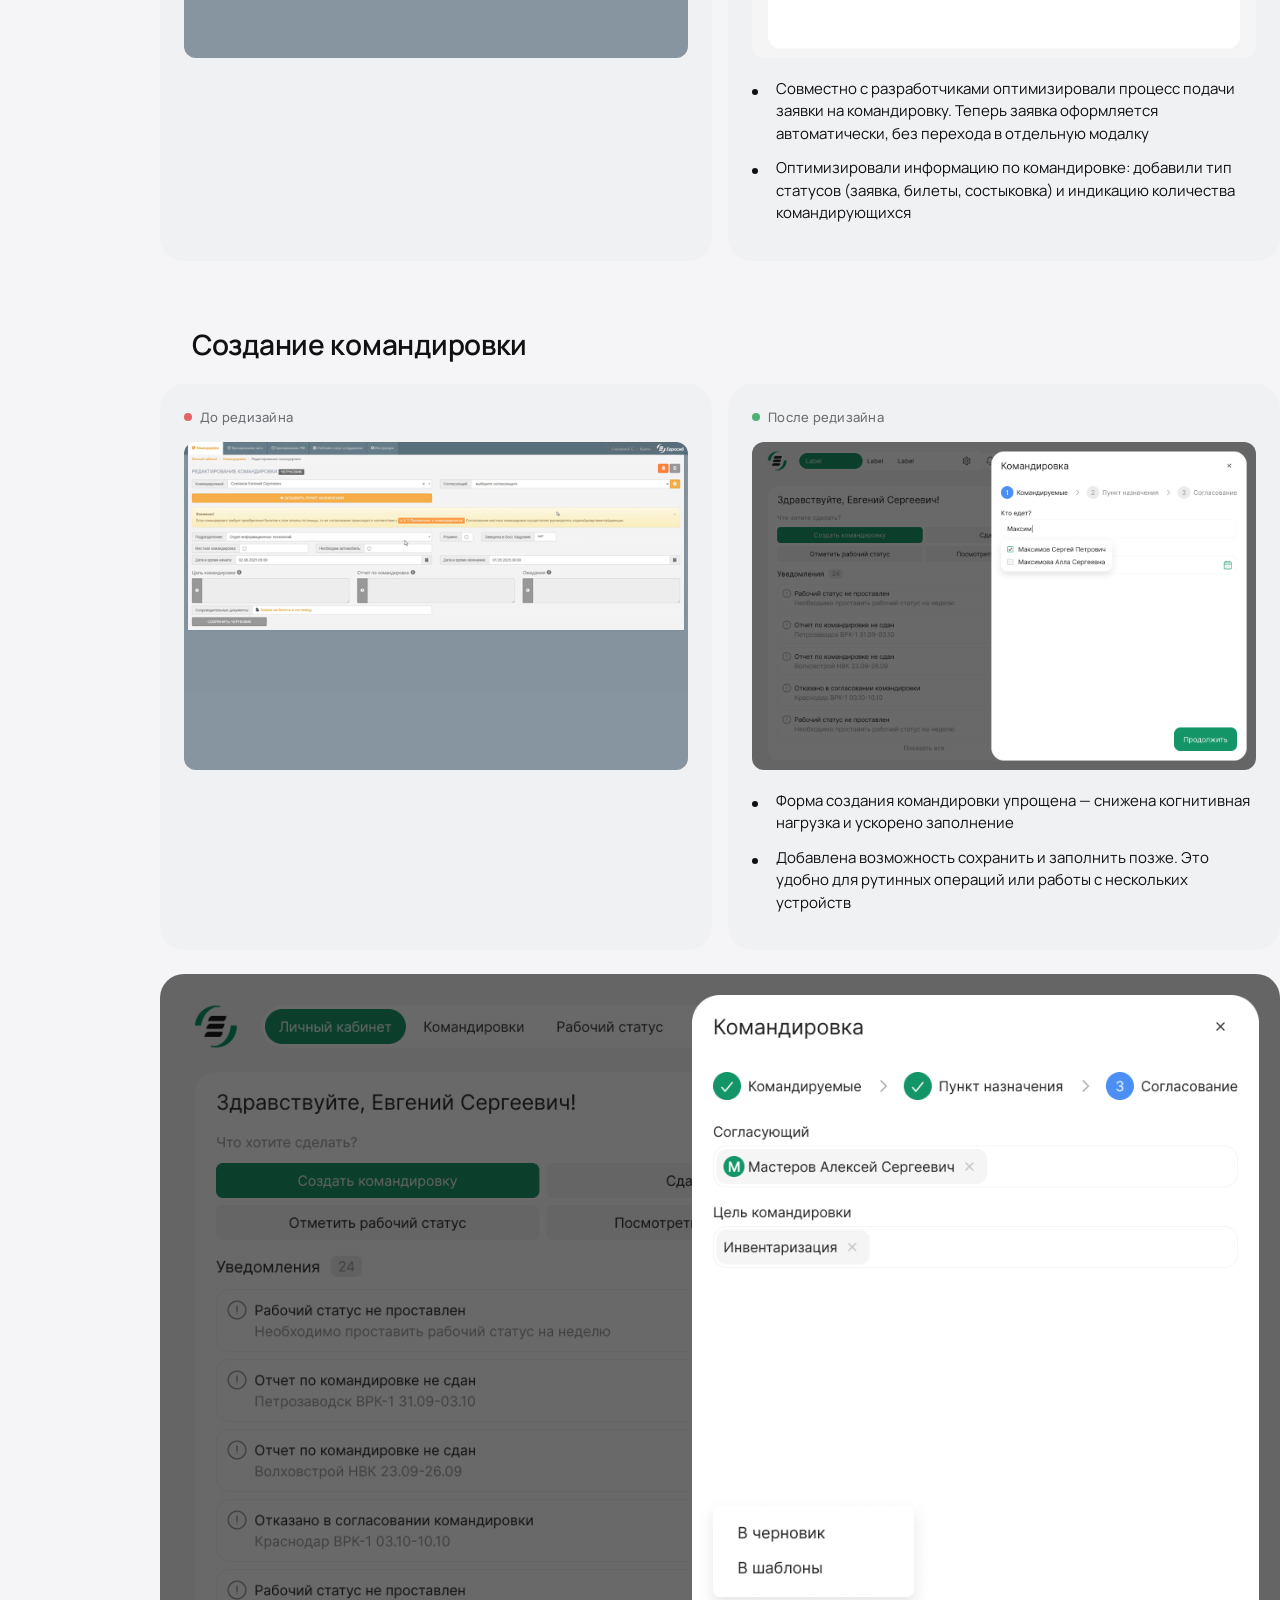
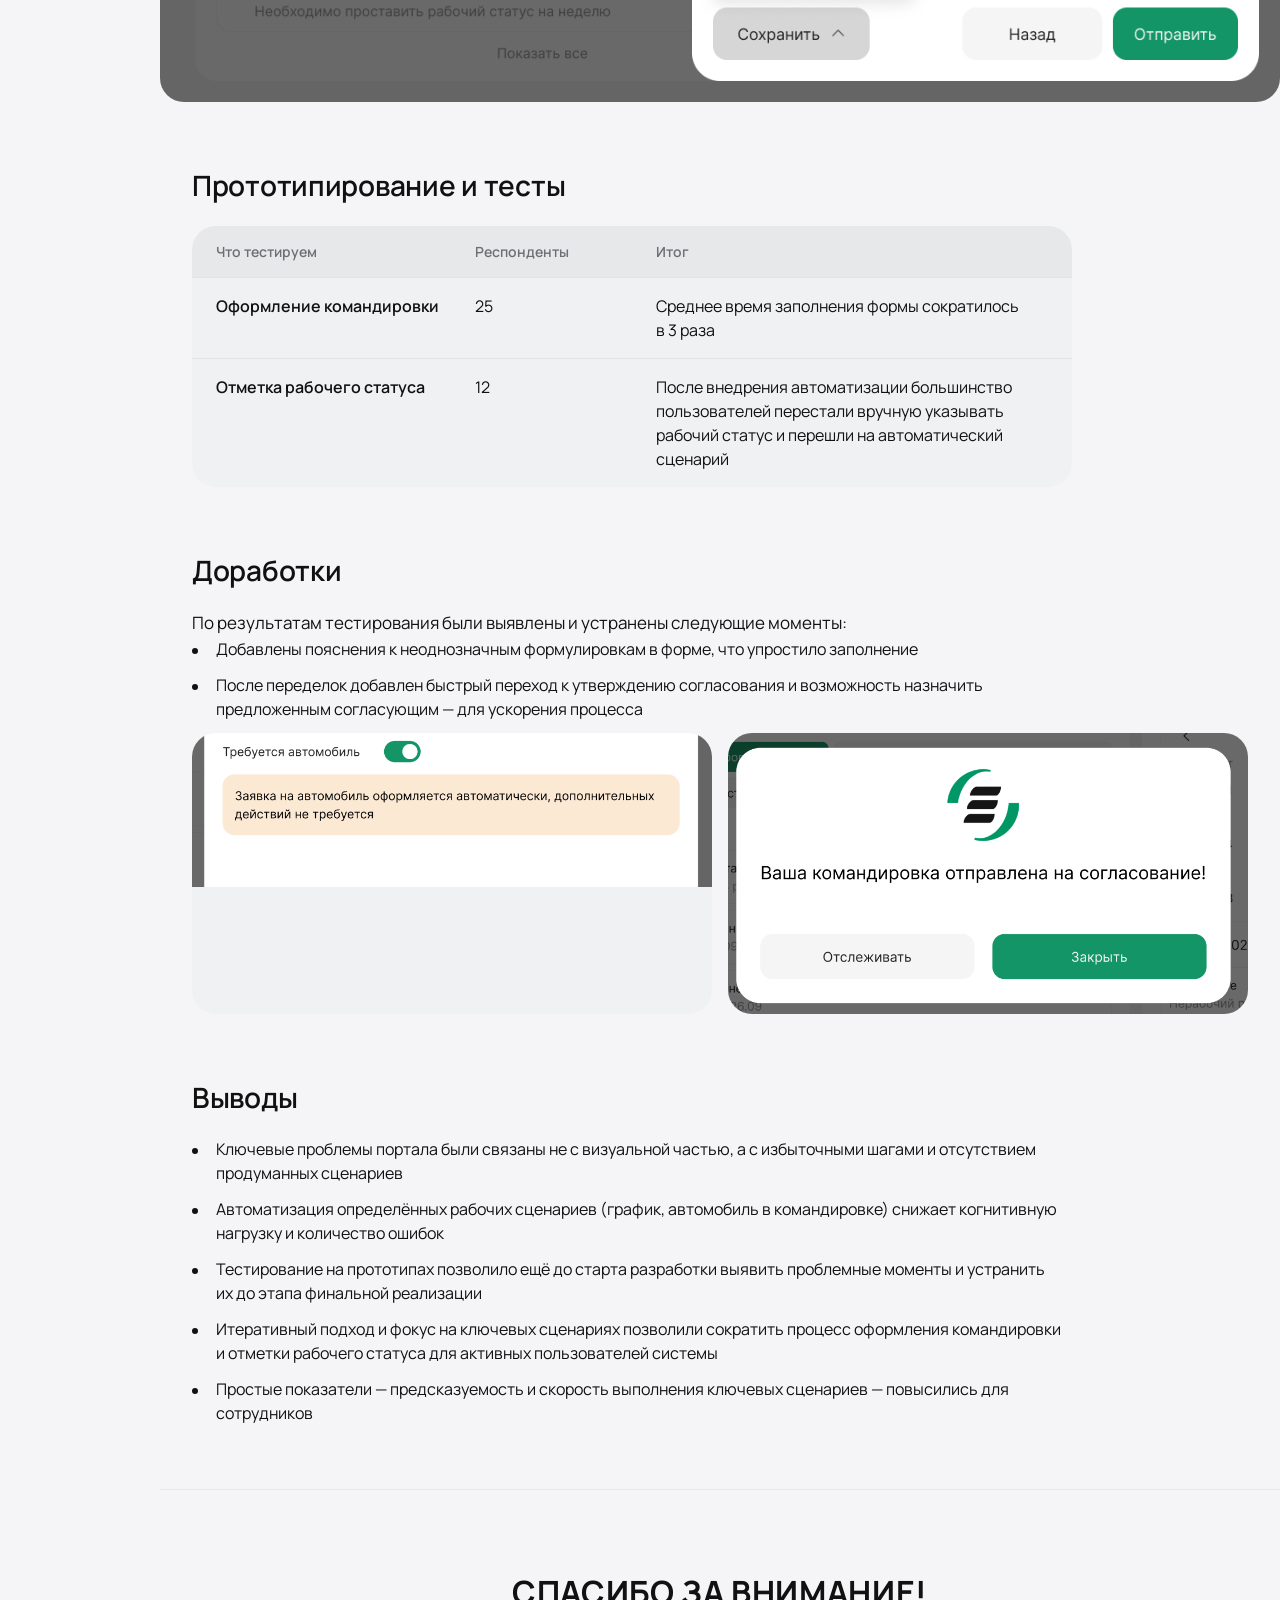
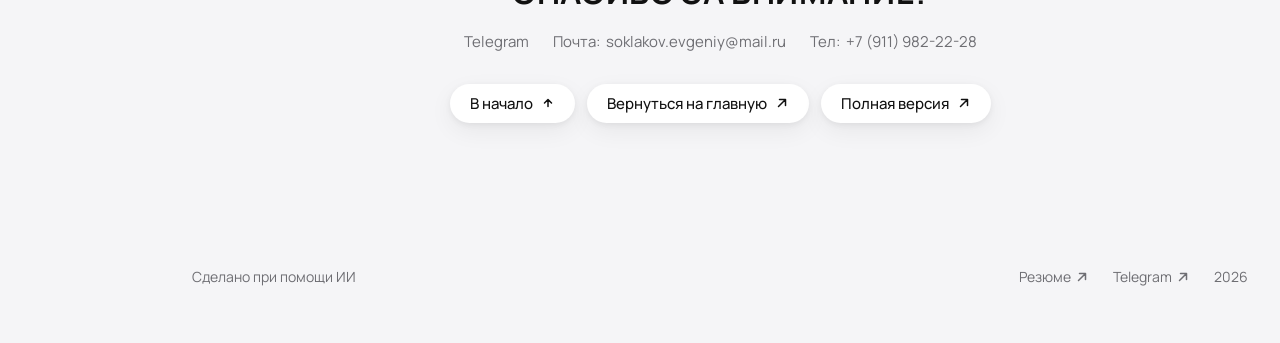
==== commit cc5f5470: "Add files via upload" ====
--- a/case1.html
+++ b/case1.html
@@ -7,701 +7,7 @@
     <link rel="preconnect" href="https://fonts.googleapis.com">
     <link rel="preconnect" href="https://fonts.gstatic.com" crossorigin>
     <link href="https://fonts.googleapis.com/css2?family=Manrope:wght@400;500;600;700&display=swap" rel="stylesheet">
-    <style>
-/* ===========================
-   RESET & BASE
-   =========================== */
-*,
-*::before,
-*::after {
-    box-sizing: border-box;
-    margin: 0;
-    padding: 0;
-}
-
-:root {
-    --bg: #F5F5F7;
-    --card: #F0F1F3;
-    --card-soft: #EDEEEF;
-    --peach: #F8DDD7;
-    --blue: #DCE6F1;
-    --pink: #F4DBD6;
-    --text: #111111;
-    --text-muted: #6E6E73;
-    --shadow-btn: 0 2px 6px rgba(17, 17, 17, 0.06), 0 8px 24px rgba(17, 17, 17, 0.06);
-    --radius-card: 24px;
-    --radius-btn: 999px;
-    --ease: cubic-bezier(0.22, 1, 0.36, 1);
-}
-
-html, body {
-    height: 100%;
-}
-
-html {
-    scroll-behavior: smooth;
-}
-
-body {
-    background: var(--bg);
-    color: var(--text);
-    font-family: 'Manrope', -apple-system, BlinkMacSystemFont, 'Helvetica Neue', sans-serif;
-    font-weight: 400;
-    font-size: 16px;
-    line-height: 1.4;
-    -webkit-font-smoothing: antialiased;
-    -moz-osx-font-smoothing: grayscale;
-}
-
-a {
-    text-decoration: none;
-    color: inherit;
-}
-
-img {
-    max-width: 100%;
-    display: block;
-}
-
-/* ===========================
-   LAYOUT
-   =========================== */
-.page {
-    width: 100%;
-    min-width: 1440px;       /* фиксированный фрейм 1440 */
-    overflow-x: hidden;
-}
-
-.container {
-    width: 1120px;           /* контентная область */
-    margin: 0 auto;
-    padding: 80px 0 40px;
-}
-
-/* ===========================
-   HERO
-   =========================== */
-.hero {
-    display: flex;
-    flex-direction: column;
-    align-items: center;
-    text-align: center;
-    padding: 40px 0 120px;
-}
-
-.hero__avatar {
-    width: 96px;
-    height: 96px;
-    border-radius: 24px;
-    overflow: hidden;
-    margin-bottom: 32px;
-    background: #d9d9d9;
-}
-
-.hero__avatar img {
-    width: 100%;
-    height: 100%;
-    object-fit: cover;
-}
-
-.hero__title {
-    font-size: 32px;
-    line-height: 1.25;
-    font-weight: 600;
-    letter-spacing: -0.01em;
-    margin-bottom: 24px;
-}
-
-.hero__subtitle {
-    font-size: 16px;
-    line-height: 1.5;
-    color: var(--text-muted);
-    margin-bottom: 40px;
-}
-
-.hero__buttons {
-    display: flex;
-    gap: 12px;
-}
-
-/* ===========================
-   BUTTON (fill from top → black)
-   =========================== */
-.btn {
-    position: relative;
-    display: inline-flex;
-    align-items: center;
-    gap: 8px;
-    padding: 12px 20px;
-    background: #FFFFFF;
-    color: #111111;
-    font-family: inherit;
-    font-size: 15px;
-    font-weight: 500;
-    line-height: 1;
-    border-radius: var(--radius-btn);
-    box-shadow: var(--shadow-btn);
-    overflow: hidden;
-    isolation: isolate;
-    transition: color 0.6s cubic-bezier(0.4, 0, 0.2, 1), box-shadow 0.6s cubic-bezier(0.4, 0, 0.2, 1);
-    cursor: pointer;
-}
-
-.btn::before {
-    content: '';
-    position: absolute;
-    inset: 0;
-    background: #111111;
-    clip-path: circle(0% at 0% 50%);
-    transition: clip-path 0.6s cubic-bezier(0.4, 0, 0.2, 1);
-    z-index: -1;
-}
-
-.btn:hover {
-    color: #FFFFFF;
-    box-shadow: 0 4px 12px rgba(17, 17, 17, 0.18), 0 12px 32px rgba(17, 17, 17, 0.12);
-}
-
-.btn:hover::before {
-    clip-path: circle(150% at 0% 50%);
-}
-
-.btn__arrow {
-    transition: transform 0.45s cubic-bezier(0.4, 0, 0.2, 1);
-}
-
-.btn:hover .btn__arrow {
-    transform: translate(2px, -2px);
-}
-
-/* ===========================
-   SECTION
-   =========================== */
-.section {
-    margin-bottom: 24px;
-}
-
-.section__title {
-    font-size: 18px;
-    font-weight: 600;
-    color: var(--text);
-    padding: 0 32px;
-    margin-bottom: 16px;
-}
-
-/* ===========================
-   CASE CARD (большая карточка)
-   =========================== */
-.case-card {
-    display: grid;
-    grid-template-columns: 1fr 494px;
-    background: var(--card);
-    border-radius: var(--radius-card);
-    overflow: hidden;
-    margin-bottom: 16px;
-    height: 337px;
-    transform-origin: center;
-    transition: transform 0.5s var(--ease), box-shadow 0.5s var(--ease);
-    will-change: transform;
-}
-
-.case-card:hover {
-    transform: scale(1.015) rotate(-0.6deg);
-    box-shadow: 0 20px 60px rgba(17, 17, 17, 0.12), 0 8px 20px rgba(17, 17, 17, 0.06);
-    z-index: 2;
-}
-
-.case-card__content {
-    padding: 24px 32px 32px;
-    display: flex;
-    flex-direction: column;
-}
-
-.case-card__tag {
-    font-size: 14px;
-    font-weight: 500;
-    color: var(--text-muted);
-    margin-bottom: 8px;
-}
-
-.case-card__title {
-    font-size: 22px;
-    line-height: 1.3;
-    font-weight: 600;
-    letter-spacing: -0.01em;
-}
-
-.case-card__metrics {
-    display: flex;
-    flex-direction: column;
-    gap: 16px;
-    margin-top: auto;
-}
-
-.metric__label {
-    font-size: 14px;
-    color: var(--text-muted);
-    margin-bottom: 4px;
-}
-
-.metric__value {
-    font-size: 18px;
-    font-weight: 600;
-    color: var(--text);
-}
-
-.case-card__image {
-    width: 494px;
-    height: 337px;
-    overflow: hidden;
-}
-
-.case-card__image--peach {
-    background: var(--peach);
-}
-
-.case-card__image img {
-    width: 100%;
-    height: 100%;
-    object-fit: cover;
-    display: block;
-    transition: transform 0.6s var(--ease);
-}
-
-.case-card:hover .case-card__image img {
-    transform: scale(1.03);
-}
-
-/* ===========================
-   OTHER CARDS (мелкие карточки)
-   =========================== */
-.other-grid {
-    display: grid;
-    grid-template-columns: 1fr 1fr;
-    gap: 16px;
-}
-
-.other-card {
-    display: flex;
-    flex-direction: column;
-    border-radius: var(--radius-card);
-    overflow: hidden;
-    background: var(--card);
-    transform-origin: center;
-    transition: transform 0.5s var(--ease), box-shadow 0.5s var(--ease);
-    will-change: transform;
-}
-
-.other-card--blue .other-card__image {
-    background: var(--blue);
-}
-
-.other-card--pink .other-card__image {
-    background: var(--pink);
-}
-
-.other-card__image {
-    overflow: hidden;
-}
-
-.other-card__image img {
-    width: 100%;
-    height: auto;
-    display: block;
-    transition: transform 0.6s var(--ease);
-}
-
-.other-card__content {
-    padding: 24px 32px 28px;
-    background: var(--card);
-}
-
-.other-card__title {
-    font-size: 18px;
-    font-weight: 600;
-    line-height: 1.35;
-    margin: 8px 0 8px;
-    letter-spacing: -0.005em;
-}
-
-.other-card__desc {
-    font-size: 14px;
-    line-height: 1.45;
-    color: var(--text-muted);
-}
-
-.other-card:nth-child(odd):hover {
-    transform: scale(1.02) rotate(-0.8deg);
-    box-shadow: 0 20px 60px rgba(17, 17, 17, 0.12), 0 8px 20px rgba(17, 17, 17, 0.06);
-    z-index: 2;
-}
-
-.other-card:nth-child(even):hover {
-    transform: scale(1.02) rotate(0.8deg);
-    box-shadow: 0 20px 60px rgba(17, 17, 17, 0.12), 0 8px 20px rgba(17, 17, 17, 0.06);
-    z-index: 2;
-}
-
-.other-card:hover .other-card__image img {
-    transform: scale(1.03);
-}
-
-/* ===========================
-   FOOTER
-   =========================== */
-.footer {
-    margin-top: 80px;
-    padding: 24px 32px 16px;
-    display: flex;
-    justify-content: space-between;
-    align-items: center;
-    font-size: 14px;
-    color: var(--text-muted);
-}
-
-.footer__right {
-    display: flex;
-    align-items: center;
-    gap: 24px;
-}
-
-.footer__year {
-    color: var(--text-muted);
-}
-
-/* ===========================
-   TEXT LINK (footer)
-   =========================== */
-.text-link {
-    display: inline-flex;
-    align-items: center;
-    gap: 4px;
-    color: var(--text-muted);
-    transition: color 0.25s var(--ease);
-    cursor: pointer;
-}
-
-.text-link__arrow {
-    transition: transform 0.3s var(--ease), color 0.25s var(--ease);
-}
-
-.text-link:hover {
-    color: var(--text);
-}
-
-.text-link:hover .text-link__arrow {
-    transform: translate(3px, -3px);
-}
-
-/* ===========================
-   CASE PAGE
-   =========================== */
-
-/* SECTION */
-.case-section {
-    margin-bottom: 64px;
-    padding: 0 32px;
-}
-
-.case-section--wide {
-    padding: 0;
-}
-
-.case-section--wide .case-section__title {
-    padding-left: 32px;
-}
-
-.case-section__title {
-    font-size: 28px;
-    font-weight: 600;
-    letter-spacing: -0.01em;
-    margin-bottom: 20px;
-    color: var(--text);
-}
-
-/* TEXT */
-.case-text {
-    font-size: 17px;
-    line-height: 1.55;
-    color: var(--text);
-    max-width: 880px;
-}
-
-/* LISTS */
-.case-list {
-    list-style: none;
-    padding: 0;
-    margin: 0;
-    max-width: 880px;
-}
-
-.case-list li {
-    position: relative;
-    padding-left: 24px;
-    margin-bottom: 12px;
-    font-size: 16px;
-    line-height: 1.5;
-    color: var(--text);
-}
-
-.case-list li::before {
-    content: '';
-    position: absolute;
-    left: 0;
-    top: 11px;
-    width: 6px;
-    height: 6px;
-    border-radius: 50%;
-    background: var(--text);
-}
-
-.case-list--numbered {
-    counter-reset: step;
-}
-
-.case-list--numbered li {
-    padding-left: 36px;
-    counter-increment: step;
-}
-
-.case-list--numbered li::before {
-    content: counter(step);
-    position: static;
-    display: inline-block;
-    width: 24px;
-    height: 24px;
-    line-height: 24px;
-    text-align: center;
-    border-radius: 50%;
-    background: var(--text);
-    color: #fff;
-    font-size: 12px;
-    font-weight: 600;
-    margin-right: 12px;
-    margin-left: -36px;
-    vertical-align: 2px;
-}
-
-/* COMPARE (ДО / ПОСЛЕ) */
-.case-compare {
-    display: grid;
-    grid-template-columns: 1fr 1fr;
-    gap: 16px;
-    margin-bottom: 24px;
-}
-
-.case-compare__col {
-    background: var(--card);
-    border-radius: var(--radius-card);
-    padding: 24px;
-    display: flex;
-    flex-direction: column;
-}
-
-.case-compare__label {
-    display: inline-flex;
-    align-items: center;
-    gap: 8px;
-    font-size: 13px;
-    font-weight: 500;
-    color: var(--text-muted);
-    margin-bottom: 16px;
-    letter-spacing: 0.02em;
-    align-self: flex-start;
-}
-
-.case-compare__label::before {
-    content: '';
-    width: 8px;
-    height: 8px;
-    border-radius: 50%;
-    background: var(--text-muted);
-}
-
-.case-compare__label--before::before {
-    background: #E26464;
-}
-
-.case-compare__label--after::before {
-    background: #4FB174;
-}
-
-.case-compare__media {
-    border-radius: 12px;
-    overflow: hidden;
-    background: #fff;
-    margin-bottom: 16px;
-}
-
-.case-compare__media img {
-    width: 100%;
-    height: auto;
-    display: block;
-}
-
-.case-compare__media--small {
-    /* раньше была max-width: 60% — теперь миниатюра тянется на всю ширину карточки */
-}
-
-.case-compare__note {
-    font-size: 14px;
-    line-height: 1.5;
-    color: var(--text-muted);
-    margin-bottom: 16px;
-}
-
-.case-compare__col .case-list {
-    margin-top: 4px;
-}
-
-.case-compare__col .case-list li {
-    font-size: 15px;
-}
-
-/* WIDE IMAGE */
-.case-image-wide {
-    border-radius: var(--radius-card);
-    overflow: hidden;
-    background: var(--card);
-}
-
-.case-image-wide img {
-    width: 100%;
-    height: auto;
-    display: block;
-}
-
-.case-image-wide--small img {
-    max-width: 720px;
-    margin: 0 auto;
-}
-
-/* TABLE */
-.case-table {
-    background: var(--card);
-    border-radius: var(--radius-card);
-    overflow: hidden;
-    max-width: 880px;
-}
-
-.case-table__head,
-.case-table__row {
-    display: grid;
-    grid-template-columns: 1.2fr 0.8fr 2fr;
-    gap: 24px;
-    padding: 16px 24px;
-}
-
-.case-table__head {
-    background: rgba(0, 0, 0, 0.04);
-    font-weight: 600;
-    font-size: 14px;
-    color: var(--text-muted);
-}
-
-.case-table__row {
-    border-top: 1px solid rgba(0, 0, 0, 0.06);
-    font-size: 15px;
-    line-height: 1.5;
-}
-
-.case-table__row:first-of-type {
-    border-top: none;
-}
-
-.case-table__row .case-table__cell:nth-child(1) {
-    font-weight: 600;
-}
-
-/* THANKS */
-.case-thanks {
-    text-align: center;
-    padding: 80px 32px 40px;
-    margin-top: 40px;
-    border-top: 1px solid rgba(0, 0, 0, 0.06);
-}
-
-.case-thanks__title {
-    font-size: 32px;
-    font-weight: 700;
-    letter-spacing: 0.02em;
-    margin-bottom: 16px;
-}
-
-.case-thanks__contacts {
-    font-size: 15px;
-    color: var(--text-muted);
-    margin-bottom: 32px;
-    display: flex;
-    justify-content: center;
-    align-items: center;
-    flex-wrap: wrap;
-    gap: 6px;
-}
-
-.case-thanks__sep {
-    color: var(--text-muted);
-    opacity: 0.5;
-}
-
-.case-thanks__cta {
-    display: flex;
-    justify-content: center;
-    gap: 12px;
-    flex-wrap: wrap;
-}
-
-.case-image-pair {
-    display: grid;
-    grid-template-columns: 1fr 1fr;
-    gap: 16px;
-}
-
-/* CASE GRID — для рядов мелких фото / экранов */
-.case-grid {
-    display: grid;
-    gap: 16px;
-}
-
-.case-grid--2 {
-    grid-template-columns: 1fr 1fr;
-}
-
-.case-grid--3 {
-    grid-template-columns: 1fr 1fr 1fr;
-}
-
-.case-grid--5 {
-    grid-template-columns: repeat(5, 1fr);
-}
-
-/* CASE FIGURE — фото с подписью сверху */
-.case-figure {
-    display: flex;
-    flex-direction: column;
-    gap: 8px;
-}
-
-.case-figure__caption {
-    font-size: 13px;
-    color: var(--text-muted);
-    letter-spacing: 0.02em;
-}
-
-.case-figure__media {
-    border-radius: 12px;
-    overflow: hidden;
-    background: var(--card);
-    aspect-ratio: auto;
-}
-
-.case-figure__media img {
-    width: 100%;
-    height: auto;
-    display: block;
-}
-
-    </style>
+    <link rel="stylesheet" href="styles.css?v=16">
 </head>
 <body>
     <main class="page">
@@ -713,7 +19,7 @@
                     <img src="img/case1/0.png" alt="Иконка кейса">
                 </div>
                 <h1 class="hero__title">
-                    Сократил время оформления командировки<br>
+                    Сократил время оформления командировки<br class="mobile-hide">
                     в&nbsp;3&nbsp;раза для 1&nbsp;600+ сотрудников «Евросиб»
                 </h1>
                 <p class="hero__subtitle">Краткая версия кейса</p>
@@ -965,15 +271,19 @@
             <!-- СПАСИБО -->
             <section class="case-thanks">
                 <h2 class="case-thanks__title">СПАСИБО ЗА&nbsp;ВНИМАНИЕ!</h2>
-                <p class="case-thanks__contacts">
-                    <a href="https://t.me/Soklakov" target="_blank" rel="noopener" class="text-link">Telegram</a>
-                    <span class="case-thanks__sep">•</span>
-                    <span>Почта:</span>
-                    <a href="mailto:soklakov.evgeniy@mail.ru" class="text-link">soklakov.evgeniy@mail.ru</a>
-                    <span class="case-thanks__sep">•</span>
-                    <span>Тел:</span>
-                    <a href="tel:+79119822228" class="text-link">+7&nbsp;(911)&nbsp;982-22-28</a>
-                </p>
+                <div class="case-thanks__contacts">
+                    <span class="case-thanks__group">
+                        <a href="https://t.me/Soklakov" target="_blank" rel="noopener" class="text-link">Telegram</a>
+                    </span>
+                    <span class="case-thanks__group">
+                        <span class="case-thanks__label">Почта:</span>
+                        <a href="mailto:soklakov.evgeniy@mail.ru" class="text-link">soklakov.evgeniy@mail.ru</a>
+                    </span>
+                    <span class="case-thanks__group">
+                        <span class="case-thanks__label">Тел:</span>
+                        <a href="tel:+79119822228" class="text-link">+7&nbsp;(911)&nbsp;982-22-28</a>
+                    </span>
+                </div>
                 <div class="case-thanks__cta">
                     <a href="#top" class="btn">
                         <span class="btn__label">В начало</span>
--- a/styles.css
+++ b/styles.css
@@ -0,0 +1,1435 @@
+/* ===========================
+   RESET & BASE
+   =========================== */
+*,
+*::before,
+*::after {
+    box-sizing: border-box;
+    margin: 0;
+    padding: 0;
+}
+
+:root {
+    --bg: #F5F5F7;
+    --card: #F0F1F3;
+    --card-soft: #EDEEEF;
+    --peach: #F8DDD7;
+    --blue: #DCE6F1;
+    --pink: #F4DBD6;
+    --text: #111111;
+    --text-muted: #6E6E73;
+    --shadow-btn: 0 2px 6px rgba(17, 17, 17, 0.06), 0 8px 24px rgba(17, 17, 17, 0.06);
+    --radius-card: 24px;
+    --radius-btn: 999px;
+    --ease: cubic-bezier(0.22, 1, 0.36, 1);
+}
+
+html, body {
+    height: 100%;
+}
+
+html {
+    scroll-behavior: smooth;
+}
+
+body {
+    background: var(--bg);
+    color: var(--text);
+    font-family: 'Manrope', -apple-system, BlinkMacSystemFont, 'Helvetica Neue', sans-serif;
+    font-weight: 400;
+    font-size: 16px;
+    line-height: 1.4;
+    -webkit-font-smoothing: antialiased;
+    -moz-osx-font-smoothing: grayscale;
+}
+
+a {
+    text-decoration: none;
+    color: inherit;
+}
+
+img {
+    max-width: 100%;
+    display: block;
+}
+
+/* ===========================
+   LAYOUT
+   =========================== */
+.page {
+    width: 100%;
+    min-width: 1440px;       /* фиксированный фрейм 1440 */
+    overflow-x: hidden;
+}
+
+.container {
+    width: 1120px;           /* контентная область */
+    margin: 0 auto;
+    padding: 80px 0 40px;
+}
+
+/* ===========================
+   HERO
+   =========================== */
+.hero {
+    display: flex;
+    flex-direction: column;
+    align-items: center;
+    text-align: center;
+    padding: 40px 0 120px;
+}
+
+.hero__avatar {
+    width: 96px;
+    height: 96px;
+    border-radius: 24px;
+    overflow: hidden;
+    margin-bottom: 32px;
+    background: #d9d9d9;
+}
+
+.hero__avatar img {
+    width: 100%;
+    height: 100%;
+    object-fit: cover;
+}
+
+.hero__title {
+    font-size: 32px;
+    line-height: 1.25;
+    font-weight: 600;
+    letter-spacing: -0.01em;
+    margin-bottom: 24px;
+}
+
+/* Если subtitle отсутствует — заголовок отступает от кнопок как раньше отступал subtitle */
+.hero__title + .hero__buttons {
+    margin-top: 16px;
+}
+
+.hero__subtitle {
+    font-size: 16px;
+    line-height: 1.5;
+    color: var(--text-muted);
+    margin-bottom: 40px;
+}
+
+.hero__buttons {
+    display: flex;
+    gap: 12px;
+}
+
+/* ===========================
+   BUTTON (fill from top → black)
+   =========================== */
+.btn {
+    position: relative;
+    display: inline-flex;
+    align-items: center;
+    gap: 8px;
+    padding: 12px 20px;
+    background: #FFFFFF;
+    color: #111111;
+    font-family: inherit;
+    font-size: 15px;
+    font-weight: 500;
+    line-height: 1;
+    border-radius: var(--radius-btn);
+    box-shadow: var(--shadow-btn);
+    overflow: hidden;
+    isolation: isolate;
+    transition: color 0.6s cubic-bezier(0.4, 0, 0.2, 1), box-shadow 0.6s cubic-bezier(0.4, 0, 0.2, 1);
+    cursor: pointer;
+}
+
+.btn::before {
+    content: '';
+    position: absolute;
+    inset: 0;
+    background: #111111;
+    clip-path: circle(0% at 0% 50%);
+    transition: clip-path 0.6s cubic-bezier(0.4, 0, 0.2, 1);
+    z-index: -1;
+}
+
+.btn:hover {
+    color: #FFFFFF;
+    box-shadow: 0 4px 12px rgba(17, 17, 17, 0.18), 0 12px 32px rgba(17, 17, 17, 0.12);
+}
+
+.btn:hover::before {
+    clip-path: circle(150% at 0% 50%);
+}
+
+.btn__arrow {
+    transition: transform 0.45s cubic-bezier(0.4, 0, 0.2, 1);
+}
+
+.btn:hover .btn__arrow {
+    transform: translate(2px, -2px);
+}
+
+/* ===========================
+   SECTION
+   =========================== */
+.section {
+    margin-bottom: 24px;
+}
+
+.section__title {
+    font-size: 18px;
+    font-weight: 600;
+    color: var(--text);
+    padding: 0 32px;
+    margin-bottom: 16px;
+}
+
+/* ===========================
+   CASE CARD (большая карточка)
+   =========================== */
+.case-card {
+    display: grid;
+    grid-template-columns: 1fr 494px;
+    background: var(--card);
+    border-radius: var(--radius-card);
+    overflow: hidden;
+    margin-bottom: 16px;
+    height: 337px;
+    transform-origin: center;
+    transition: transform 0.5s var(--ease), box-shadow 0.5s var(--ease);
+    will-change: transform;
+}
+
+.case-card:hover {
+    transform: scale(1.015) rotate(-0.6deg);
+    box-shadow: 0 20px 60px rgba(17, 17, 17, 0.12), 0 8px 20px rgba(17, 17, 17, 0.06);
+    z-index: 2;
+}
+
+.case-card__content {
+    padding: 24px 32px 32px;
+    display: flex;
+    flex-direction: column;
+}
+
+.case-card__tag {
+    font-size: 14px;
+    font-weight: 500;
+    color: var(--text-muted);
+    margin-bottom: 8px;
+}
+
+.case-card__title {
+    font-size: 22px;
+    line-height: 1.3;
+    font-weight: 600;
+    letter-spacing: -0.01em;
+}
+
+.case-card__metrics {
+    display: flex;
+    flex-direction: column;
+    gap: 16px;
+    margin-top: auto;
+}
+
+.metric__label {
+    font-size: 14px;
+    color: var(--text-muted);
+    margin-bottom: 4px;
+}
+
+.metric__value {
+    font-size: 18px;
+    font-weight: 600;
+    color: var(--text);
+}
+
+.case-card__image {
+    width: 494px;
+    height: 337px;
+    overflow: hidden;
+}
+
+.case-card__image--peach {
+    background: var(--peach);
+}
+
+.case-card__image img {
+    width: 100%;
+    height: 100%;
+    object-fit: cover;
+    display: block;
+    transition: transform 0.6s var(--ease);
+}
+
+.case-card:hover .case-card__image img {
+    transform: scale(1.03);
+}
+
+/* ===========================
+   OTHER CARDS (мелкие карточки)
+   =========================== */
+.other-grid {
+    display: grid;
+    grid-template-columns: 1fr 1fr;
+    gap: 16px;
+}
+
+.other-card {
+    display: flex;
+    flex-direction: column;
+    border-radius: var(--radius-card);
+    overflow: hidden;
+    background: var(--card);
+    transform-origin: center;
+    transition: transform 0.5s var(--ease), box-shadow 0.5s var(--ease);
+    will-change: transform;
+}
+
+.other-card--blue .other-card__image {
+    background: var(--blue);
+}
+
+.other-card--pink .other-card__image {
+    background: var(--pink);
+}
+
+.other-card__image {
+    overflow: hidden;
+}
+
+.other-card__image img {
+    width: 100%;
+    height: auto;
+    display: block;
+    transition: transform 0.6s var(--ease);
+}
+
+.other-card__content {
+    padding: 24px 32px 28px;
+    background: var(--card);
+}
+
+.other-card__title {
+    font-size: 18px;
+    font-weight: 600;
+    line-height: 1.35;
+    margin: 8px 0 8px;
+    letter-spacing: -0.005em;
+}
+
+.other-card__desc {
+    font-size: 14px;
+    line-height: 1.45;
+    color: var(--text-muted);
+}
+
+.other-card:nth-child(odd):hover {
+    transform: scale(1.02) rotate(-0.8deg);
+    box-shadow: 0 20px 60px rgba(17, 17, 17, 0.12), 0 8px 20px rgba(17, 17, 17, 0.06);
+    z-index: 2;
+}
+
+.other-card:nth-child(even):hover {
+    transform: scale(1.02) rotate(0.8deg);
+    box-shadow: 0 20px 60px rgba(17, 17, 17, 0.12), 0 8px 20px rgba(17, 17, 17, 0.06);
+    z-index: 2;
+}
+
+.other-card:hover .other-card__image img {
+    transform: scale(1.03);
+}
+
+/* ===========================
+   FOOTER
+   =========================== */
+.footer {
+    margin-top: 80px;
+    padding: 24px 32px 16px;
+    display: flex;
+    justify-content: space-between;
+    align-items: center;
+    font-size: 14px;
+    color: var(--text-muted);
+}
+
+.footer__right {
+    display: flex;
+    align-items: center;
+    gap: 24px;
+}
+
+.footer__year {
+    color: var(--text-muted);
+}
+
+/* ===========================
+   TEXT LINK (footer)
+   =========================== */
+.text-link {
+    display: inline-flex;
+    align-items: center;
+    gap: 4px;
+    color: var(--text-muted);
+    transition: color 0.25s var(--ease);
+    cursor: pointer;
+}
+
+.text-link__arrow {
+    transition: transform 0.3s var(--ease), color 0.25s var(--ease);
+}
+
+.text-link:hover {
+    color: var(--text);
+}
+
+.text-link:hover .text-link__arrow {
+    transform: translate(3px, -3px);
+}
+
+/* ===========================
+   CASE PAGE
+   =========================== */
+
+/* SECTION */
+.case-section {
+    margin-bottom: 64px;
+    padding: 0 32px;
+}
+
+.case-section--wide {
+    padding: 0;
+}
+
+.case-section--wide .case-section__title {
+    padding-left: 32px;
+}
+
+.case-section__title {
+    font-size: 28px;
+    font-weight: 600;
+    letter-spacing: -0.01em;
+    margin-bottom: 20px;
+    color: var(--text);
+}
+
+/* TEXT */
+.case-text {
+    font-size: 17px;
+    line-height: 1.55;
+    color: var(--text);
+    max-width: 880px;
+}
+
+/* LISTS */
+.case-list {
+    list-style: none;
+    padding: 0;
+    margin: 0;
+    max-width: 880px;
+}
+
+.case-list li {
+    position: relative;
+    padding-left: 24px;
+    margin-bottom: 12px;
+    font-size: 16px;
+    line-height: 1.5;
+    color: var(--text);
+}
+
+.case-list li::before {
+    content: '';
+    position: absolute;
+    left: 0;
+    top: 11px;
+    width: 6px;
+    height: 6px;
+    border-radius: 50%;
+    background: var(--text);
+}
+
+.case-list--numbered {
+    counter-reset: step;
+}
+
+.case-list--numbered li {
+    padding-left: 36px;
+    counter-increment: step;
+}
+
+.case-list--numbered li::before {
+    content: counter(step);
+    position: static;
+    display: inline-block;
+    width: 24px;
+    height: 24px;
+    line-height: 24px;
+    text-align: center;
+    border-radius: 50%;
+    background: var(--text);
+    color: #fff;
+    font-size: 12px;
+    font-weight: 600;
+    margin-right: 12px;
+    margin-left: -36px;
+    vertical-align: 2px;
+}
+
+/* COMPARE (ДО / ПОСЛЕ) */
+.case-compare {
+    display: grid;
+    grid-template-columns: 1fr 1fr;
+    gap: 16px;
+    margin-bottom: 24px;
+}
+
+.case-compare__col {
+    background: var(--card);
+    border-radius: var(--radius-card);
+    padding: 24px;
+    display: flex;
+    flex-direction: column;
+}
+
+.case-compare__label {
+    display: inline-flex;
+    align-items: center;
+    gap: 8px;
+    font-size: 13px;
+    font-weight: 500;
+    color: var(--text-muted);
+    margin-bottom: 16px;
+    letter-spacing: 0.02em;
+    align-self: flex-start;
+}
+
+.case-compare__label::before {
+    content: '';
+    width: 8px;
+    height: 8px;
+    border-radius: 50%;
+    background: var(--text-muted);
+}
+
+.case-compare__label--before::before {
+    background: #E26464;
+}
+
+.case-compare__label--after::before {
+    background: #4FB174;
+}
+
+.case-compare__media {
+    border-radius: 12px;
+    overflow: hidden;
+    background: #fff;
+    margin-bottom: 16px;
+}
+
+.case-compare__media img {
+    width: 100%;
+    height: auto;
+    display: block;
+}
+
+.case-compare__media--small {
+    /* раньше была max-width: 60% — теперь миниатюра тянется на всю ширину карточки */
+}
+
+.case-compare__note {
+    font-size: 14px;
+    line-height: 1.5;
+    color: var(--text-muted);
+    margin-bottom: 16px;
+}
+
+.case-compare__col .case-list {
+    margin-top: 4px;
+}
+
+.case-compare__col .case-list li {
+    font-size: 15px;
+}
+
+/* WIDE IMAGE */
+.case-image-wide {
+    border-radius: var(--radius-card);
+    overflow: hidden;
+    background: var(--card);
+}
+
+.case-image-wide img {
+    width: 100%;
+    height: auto;
+    display: block;
+}
+
+.case-image-wide--small img {
+    max-width: 720px;
+    margin: 0 auto;
+}
+
+/* TABLE */
+.case-table {
+    background: var(--card);
+    border-radius: var(--radius-card);
+    overflow: hidden;
+    max-width: 880px;
+}
+
+.case-table__head,
+.case-table__row {
+    display: grid;
+    grid-template-columns: 1.2fr 0.8fr 2fr;
+    gap: 24px;
+    padding: 16px 24px;
+}
+
+.case-table__head {
+    background: rgba(0, 0, 0, 0.04);
+    font-weight: 600;
+    font-size: 14px;
+    color: var(--text-muted);
+}
+
+.case-table__row {
+    border-top: 1px solid rgba(0, 0, 0, 0.06);
+    font-size: 16px;
+    line-height: 1.5;
+}
+
+.case-table__row:first-of-type {
+    border-top: none;
+}
+
+.case-table__row .case-table__cell:nth-child(1) {
+    font-weight: 600;
+}
+
+/* THANKS */
+.case-thanks {
+    text-align: center;
+    padding: 80px 32px 40px;
+    margin-top: 40px;
+    border-top: 1px solid rgba(0, 0, 0, 0.06);
+}
+
+.case-thanks__title {
+    font-size: 32px;
+    font-weight: 700;
+    letter-spacing: 0.02em;
+    margin-bottom: 16px;
+}
+
+.case-thanks__contacts {
+    font-size: 15px;
+    color: var(--text-muted);
+    margin-bottom: 32px;
+    display: flex;
+    justify-content: center;
+    align-items: center;
+    flex-wrap: wrap;
+    gap: 24px;
+}
+
+.case-thanks__group {
+    display: inline-flex;
+    align-items: center;
+    gap: 6px;
+}
+
+.case-thanks__label {
+    color: var(--text-muted);
+}
+
+.case-thanks__sep {
+    color: var(--text-muted);
+    opacity: 0.5;
+}
+
+.case-thanks__cta {
+    display: flex;
+    justify-content: center;
+    gap: 12px;
+    flex-wrap: wrap;
+}
+
+.case-image-pair {
+    display: grid;
+    grid-template-columns: 1fr 1fr;
+    gap: 16px;
+}
+
+/* CASE GRID — для рядов мелких фото / экранов */
+.case-grid {
+    display: grid;
+    gap: 16px;
+}
+
+.case-grid--2 {
+    grid-template-columns: 1fr 1fr;
+}
+
+.case-grid--3 {
+    grid-template-columns: 1fr 1fr 1fr;
+}
+
+.case-grid--5 {
+    grid-template-columns: repeat(5, 1fr);
+}
+
+.case-grid--6 {
+    grid-template-columns: repeat(6, 1fr);
+}
+
+/* CASE FIGURE — фото с подписью сверху */
+.case-figure {
+    display: flex;
+    flex-direction: column;
+    gap: 8px;
+}
+
+.case-figure__caption {
+    font-size: 13px;
+    color: var(--text-muted);
+    letter-spacing: 0.02em;
+}
+
+.case-figure__media {
+    border-radius: 12px;
+    overflow: hidden;
+    background: var(--card);
+    aspect-ratio: auto;
+}
+
+.case-figure__media img {
+    width: 100%;
+    height: auto;
+    display: block;
+}
+
+/* ===========================
+   CASE — PROPS / TOGGLE
+   =========================== */
+
+.case-props {
+    display: grid;
+    grid-template-columns: 200px 1fr;
+    gap: 14px 24px;
+    max-width: 880px;
+    margin: 0;
+}
+
+.case-props__key {
+    font-size: 14px;
+    color: var(--text-muted);
+    margin: 0;
+    padding-top: 2px;
+}
+
+.case-props__val {
+    font-size: 16px;
+    line-height: 1.55;
+    margin: 0;
+}
+
+.case-props__val ul {
+    list-style: none;
+    padding: 0;
+    margin: 0;
+}
+
+.case-props__val ul li {
+    padding-left: 0;
+}
+
+.case-tag {
+    display: inline-block;
+    padding: 3px 10px;
+    font-size: 13px;
+    background: rgba(0, 0, 0, 0.06);
+    border-radius: 4px;
+    margin-right: 6px;
+    color: var(--text);
+    line-height: 1.4;
+}
+
+/* TOGGLE (details/summary) */
+.case-toggle {
+    margin-bottom: 12px;
+    border-radius: var(--radius-card);
+    background: var(--card);
+    overflow: hidden;
+    max-width: 880px;
+}
+
+.case-section--wide .case-toggle {
+    max-width: none;
+    margin-left: 32px;
+    margin-right: 32px;
+}
+
+.case-toggle__summary {
+    list-style: none;
+    cursor: pointer;
+    padding: 16px 24px;
+    font-size: 16px;
+    font-weight: 600;
+    display: flex;
+    align-items: center;
+    gap: 12px;
+    user-select: none;
+    transition: background 0.2s;
+}
+
+.case-toggle__summary::-webkit-details-marker,
+.case-toggle__summary::marker {
+    display: none;
+    content: '';
+}
+
+.case-toggle__summary::before {
+    content: '';
+    flex-shrink: 0;
+    width: 8px;
+    height: 8px;
+    border-right: 2px solid currentColor;
+    border-bottom: 2px solid currentColor;
+    transform: rotate(-45deg) translate(-2px, -2px);
+    transition: transform 0.25s var(--ease);
+}
+
+.case-toggle[open] > .case-toggle__summary::before {
+    transform: rotate(45deg) translate(-1px, -3px);
+}
+
+.case-toggle__summary:hover {
+    background: rgba(0, 0, 0, 0.03);
+}
+
+.case-toggle__content {
+    padding: 0 24px 24px;
+    display: flex;
+    flex-direction: column;
+    gap: 16px;
+}
+
+.case-toggle__content img {
+    width: 100%;
+    height: auto;
+    display: block;
+    border-radius: 12px;
+}
+
+/* GRID 4 */
+.case-grid--4 {
+    grid-template-columns: repeat(4, 1fr);
+}
+
+/* BANNER */
+.case-banner {
+    border-radius: var(--radius-card);
+    overflow: hidden;
+}
+
+.case-banner img {
+    width: 100%;
+    height: auto;
+    display: block;
+}
+
+/* CALLOUT (Notion-style highlighted note) */
+.case-callout {
+    display: flex;
+    gap: 14px;
+    align-items: flex-start;
+    background: rgba(0, 0, 0, 0.04);
+    border-radius: 12px;
+    padding: 18px 20px;
+    max-width: 880px;
+    margin: 0;
+}
+
+.case-callout__icon {
+    flex-shrink: 0;
+    font-size: 18px;
+    line-height: 1.5;
+}
+
+.case-callout__body {
+    flex: 1;
+    font-size: 16px;
+    line-height: 1.55;
+}
+
+.case-callout__body p {
+    margin: 0;
+}
+
+.case-callout__body p + p {
+    margin-top: 10px;
+}
+
+/* Medium-sized wide image — для тех случаев, когда фото слишком большое во всю ширину */
+.case-image-wide--medium {
+    max-width: 600px;
+    margin-left: auto;
+    margin-right: auto;
+}
+
+/* Nested toggle inside another toggle — слегка визуально отличается */
+.case-toggle .case-toggle {
+    background: rgba(0, 0, 0, 0.03);
+    margin-top: 8px;
+    margin-bottom: 0;
+}
+
+/* Quote (вертикальная серая полоска как в Notion для результатов и заметок) */
+.case-quote {
+    border-left: 3px solid rgba(0, 0, 0, 0.15);
+    padding: 2px 0 2px 14px;
+    margin: 6px 0;
+    color: var(--text-muted);
+    font-size: 14px;
+    line-height: 1.5;
+}
+
+/* Опрос — вложенный список с большими отступами */
+.case-survey {
+    counter-reset: q;
+    list-style: none;
+    padding: 0;
+    margin: 0;
+}
+
+.case-survey > li {
+    counter-increment: q;
+    margin-bottom: 16px;
+    padding-left: 28px;
+    position: relative;
+    font-size: 16px;
+    line-height: 1.55;
+}
+
+.case-survey > li::before {
+    content: counter(q) ".";
+    position: absolute;
+    left: 0;
+    top: 0;
+    font-weight: 600;
+    color: var(--text);
+}
+
+/* Компактный compare — картинки внутри колонок не растягиваются на всю ширину,
+   а ограничены по ширине и центрированы. Для случаев, когда исходники
+   маленькие (телефонные скрины) и большой размер выглядит избыточно. */
+.case-compare--compact .case-compare__media {
+    max-width: 320px;
+    margin-left: auto;
+    margin-right: auto;
+}
+
+/* 3-column compare — для случаев "До | После | После" в одну линию */
+.case-compare--3col {
+    grid-template-columns: 1fr 1fr 1fr;
+}
+
+/* Видео в галереях ведут себя так же, как картинки */
+.case-figure__media video,
+.case-toggle__content video,
+.case-image-wide video {
+    width: 100%;
+    height: auto;
+    display: block;
+    border-radius: 12px;
+}
+
+/* Узкая сетка для пары видео — фиксированные колонки 280px,
+   прижатые к левому краю секции (под заголовок). Подпись остаётся над своим видео. */
+.case-grid--narrow {
+    grid-template-columns: 280px 280px;
+    justify-content: start;
+}
+
+/* Асимметричный compare — узкое До (1fr), широкое После (2fr), внутри После пара картинок в линию */
+.case-compare--asymmetric {
+    grid-template-columns: 1fr 2fr;
+}
+
+.case-compare__pair {
+    display: grid;
+    grid-template-columns: 1fr 1fr;
+    gap: 12px;
+}
+
+/* MEDIUM banner — для случаев когда полноширинный баннер слишком велик */
+.case-banner--medium {
+    max-width: 720px;
+    margin-left: auto;
+    margin-right: auto;
+}
+
+/* MEDIUM toggle media — изображения внутри тоггла не растягиваются на всю ширину */
+.case-toggle__content--medium img {
+    max-width: 480px;
+    margin-left: auto;
+    margin-right: auto;
+}
+
+/* Equal-height grid — все ячейки одной высоты, картинка обрезается под рамку */
+.case-grid--equal .case-figure__media {
+    aspect-ratio: 9 / 16;
+    overflow: hidden;
+}
+
+.case-grid--equal .case-figure__media img {
+    width: 100%;
+    height: 100%;
+    object-fit: cover;
+}
+
+/* Маленькая равная сетка — для GIF/PNG, которые не должны растягиваться на всю ширину */
+.case-grid--small.case-grid--2 {
+    grid-template-columns: 280px 280px;
+    justify-content: center;
+}
+
+.case-grid--small.case-grid--3 {
+    grid-template-columns: 240px 240px 240px;
+    justify-content: center;
+}
+
+/* Для квадратных GIF (Франкенштейн, Победа) — пропорция 1:1 вместо 9:16 */
+.case-grid--equal-square .case-figure__media {
+    aspect-ratio: 1 / 1;
+    overflow: hidden;
+}
+
+.case-grid--equal-square .case-figure__media img {
+    width: 100%;
+    height: 100%;
+    object-fit: contain;
+}
+
+/* ===========================
+   MOBILE ADAPTATION
+   ===========================
+   Брейкпоинт 768px. Для широкоэкранных правил всё остаётся как раньше,
+   ниже 768px меняется hero, карточки, сетки превращаются в горизонтальные
+   карусели со скроллом по свайпу. */
+
+@media (max-width: 768px) {
+    /* Снимаем фиксированную ширину фрейма, разрешаем странице тянуться */
+    .page {
+        min-width: 0 !important;
+        overflow-x: hidden;
+    }
+
+    .container {
+        width: 100% !important;
+        max-width: 100% !important;
+        padding: 24px 16px 24px !important;
+    }
+
+    /* HERO */
+    .hero,
+    .case-hero {
+        padding: 24px 0 48px;
+    }
+
+    .hero__avatar {
+        width: 80px;
+        height: 80px;
+        border-radius: 20px;
+        margin-bottom: 24px;
+    }
+
+    .hero__title {
+        font-size: 22px;
+        line-height: 1.25;
+        margin-bottom: 20px;
+        padding: 0 8px;
+    }
+
+    .hero__title br {
+        /* оставляем переносы - без них имя и профессия сливаются */
+    }
+
+    /* В кейсах <br> в заголовке создаёт некрасивый перенос на узких экранах,
+       поэтому эти конкретные br помечены классом и скрываются */
+    .hero__title br.mobile-hide {
+        display: none;
+    }
+
+    .hero__subtitle {
+        font-size: 14px;
+        margin-bottom: 28px;
+        padding: 0 8px;
+    }
+
+    .hero__buttons {
+        gap: 8px;
+        flex-wrap: wrap;
+        justify-content: center;
+        padding: 0 8px;
+    }
+
+    .btn {
+        padding: 10px 16px;
+        font-size: 14px;
+    }
+
+    /* SECTION TITLES */
+    .section__title {
+        font-size: 16px;
+        padding: 0 16px;
+    }
+
+    .case-section {
+        padding: 0 16px;
+        margin-bottom: 40px;
+    }
+
+    .case-section--wide {
+        padding: 0;
+    }
+
+    .case-section--wide .case-section__title {
+        padding-left: 16px;
+    }
+
+    /* Inline padding-32px на блоках текста внутри wide-секций → 16px */
+    .case-section--wide > p[style*="32px"],
+    .case-section--wide > div[style*="32px"]:not(.case-grid):not(.case-compare) {
+        padding-left: 16px !important;
+        padding-right: 16px !important;
+    }
+
+    .case-section__title {
+        font-size: 22px;
+        margin-bottom: 16px;
+    }
+
+    /* CARDS на главной */
+    .case-card {
+        grid-template-columns: 1fr;
+        height: auto;
+    }
+
+    .case-card__content {
+        padding: 24px 20px;
+    }
+
+    .case-card__title {
+        font-size: 18px;
+    }
+
+    .case-card__image {
+        width: 100%;
+        height: auto;
+        max-height: 240px;
+    }
+
+    .case-card__metrics {
+        gap: 12px;
+    }
+
+    .other-grid {
+        grid-template-columns: 1fr;
+        gap: 12px;
+    }
+
+    .other-card__content {
+        padding: 20px;
+    }
+
+    .other-card__title {
+        font-size: 16px;
+    }
+
+    /* TEXT */
+    .case-text {
+        font-size: 15px;
+    }
+
+    .case-list li,
+    .case-callout__body,
+    .case-survey > li,
+    .case-props__val,
+    .case-table__row {
+        font-size: 14px;
+    }
+
+    /* PROPS — двухколоночная таблица в одну колонку */
+    .case-props {
+        grid-template-columns: 1fr;
+        gap: 4px 0;
+    }
+
+    .case-props__key {
+        font-size: 12px;
+        margin-top: 12px;
+        text-transform: uppercase;
+        letter-spacing: 0.05em;
+    }
+
+    .case-props__key:first-child {
+        margin-top: 0;
+    }
+
+    /* TOGGLE */
+    .case-toggle__summary {
+        padding: 14px 16px;
+        font-size: 14px;
+    }
+
+    .case-toggle__content {
+        padding: 0 16px 16px;
+    }
+
+    .case-section--wide .case-toggle {
+        margin-left: 16px;
+        margin-right: 16px;
+    }
+
+    /* COMPARE — превращаем в горизонтальный скролл со свайпом */
+    .case-compare,
+    .case-compare--3col,
+    .case-compare--asymmetric {
+        display: flex;
+        flex-wrap: nowrap;
+        gap: 12px;
+        overflow-x: auto;
+        scroll-snap-type: x mandatory;
+        scroll-padding-left: 16px;
+        -webkit-overflow-scrolling: touch;
+        padding: 0 16px 8px !important;
+        margin: 0 -16px;
+        grid-template-columns: none;
+    }
+
+    .case-compare__col {
+        flex: 0 0 85%;
+        scroll-snap-align: start;
+        padding: 16px;
+    }
+
+    .case-compare__pair {
+        grid-template-columns: 1fr 1fr;
+    }
+
+    /* Скроллбар у compare */
+    .case-compare::-webkit-scrollbar,
+    .case-compare--3col::-webkit-scrollbar,
+    .case-compare--asymmetric::-webkit-scrollbar {
+        height: 4px;
+    }
+
+    .case-compare::-webkit-scrollbar-track,
+    .case-compare--3col::-webkit-scrollbar-track,
+    .case-compare--asymmetric::-webkit-scrollbar-track {
+        background: transparent;
+    }
+
+    .case-compare::-webkit-scrollbar-thumb,
+    .case-compare--3col::-webkit-scrollbar-thumb,
+    .case-compare--asymmetric::-webkit-scrollbar-thumb {
+        background: rgba(0, 0, 0, 0.2);
+        border-radius: 2px;
+    }
+
+    /* TABLE — одна колонка вместо трёх */
+    .case-table__head {
+        display: none; /* шапку прячем, и так понятно по контексту */
+    }
+
+    .case-table__row {
+        grid-template-columns: 1fr;
+        gap: 4px;
+        padding: 14px 16px;
+    }
+
+    /* THANKS */
+    .case-thanks {
+        padding: 48px 16px 24px;
+    }
+
+    .case-thanks__title {
+        font-size: 22px;
+    }
+
+    .case-thanks__contacts {
+        font-size: 14px;
+        flex-direction: column;
+        gap: 18px; /* большой gap МЕЖДУ группами */
+        line-height: 1.5;
+    }
+
+    .case-thanks__group {
+        gap: 6px; /* маленький gap ВНУТРИ группы (Почта: и адрес рядом) */
+    }
+
+    .case-thanks__sep {
+        display: none;
+    }
+
+    /* FOOTER */
+    .footer {
+        padding: 24px 16px !important;
+        flex-direction: column !important;
+        justify-content: center !important;
+        align-items: center !important;
+        text-align: center !important;
+        gap: 16px;
+    }
+
+    .footer__right {
+        gap: 16px;
+        flex-wrap: wrap;
+        justify-content: center;
+        order: 1; /* ссылки сверху */
+    }
+
+    .footer__left {
+        order: 2; /* «Сделано при помощи ИИ» снизу */
+    }
+
+    /* CALLOUT */
+    .case-callout {
+        padding: 14px 16px;
+        font-size: 14px;
+    }
+
+    /* MEDIUM IMAGE — на мобилке на всю ширину контейнера */
+    .case-image-wide--medium,
+    .case-banner--medium {
+        max-width: 100%;
+    }
+
+    /* IMAGE PAIR — две картинки рядом → друг под другом */
+    .case-image-pair {
+        grid-template-columns: 1fr;
+    }
+
+    /* ============================
+       КАРУСЕЛИ — все .case-grid с >2 колонками превращаются в горизонтальный скролл
+       ============================ */
+    .case-grid--3,
+    .case-grid--4,
+    .case-grid--5,
+    .case-grid--6,
+    .case-grid--equal {
+        display: flex;
+        flex-wrap: nowrap;
+        gap: 12px;
+        overflow-x: auto;
+        scroll-snap-type: x mandatory;
+        scroll-padding-left: 16px;
+        -webkit-overflow-scrolling: touch;
+        padding: 0 16px 8px !important;
+        margin: 0 -16px;
+    }
+
+    /* Каждая ячейка карусели — фиксированной ширины */
+    .case-grid--3 > *,
+    .case-grid--4 > *,
+    .case-grid--5 > *,
+    .case-grid--6 > * {
+        flex: 0 0 240px;
+        scroll-snap-align: start;
+    }
+
+    /* Узкие сетки (видео анимации, GIF Победы/Франкенштейна) */
+    .case-grid--narrow,
+    .case-grid--small {
+        display: flex;
+        flex-wrap: nowrap;
+        gap: 12px;
+        overflow-x: auto;
+        scroll-snap-type: x mandatory;
+        scroll-padding-left: 16px;
+        -webkit-overflow-scrolling: touch;
+        padding: 0 16px 8px !important;
+        margin: 0 -16px;
+        justify-content: flex-start;
+    }
+
+    .case-grid--narrow > *,
+    .case-grid--small > * {
+        flex: 0 0 240px;
+        scroll-snap-align: start;
+        max-width: none;
+        margin: 0;
+    }
+
+    /* Двухколоночные сетки (например 2 видео в Анимациях) — оставляем как 2 колонки,
+       они не очень большие и помещаются */
+    .case-grid--2:not(.case-grid--narrow):not(.case-grid--small) {
+        gap: 8px;
+    }
+
+    /* Кастомный скроллбар чтобы было понятно что это карусель */
+    .case-grid--3::-webkit-scrollbar,
+    .case-grid--4::-webkit-scrollbar,
+    .case-grid--5::-webkit-scrollbar,
+    .case-grid--6::-webkit-scrollbar,
+    .case-grid--narrow::-webkit-scrollbar,
+    .case-grid--small::-webkit-scrollbar {
+        height: 4px;
+    }
+
+    .case-grid--3::-webkit-scrollbar-track,
+    .case-grid--4::-webkit-scrollbar-track,
+    .case-grid--5::-webkit-scrollbar-track,
+    .case-grid--6::-webkit-scrollbar-track,
+    .case-grid--narrow::-webkit-scrollbar-track,
+    .case-grid--small::-webkit-scrollbar-track {
+        background: transparent;
+    }
+
+    .case-grid--3::-webkit-scrollbar-thumb,
+    .case-grid--4::-webkit-scrollbar-thumb,
+    .case-grid--5::-webkit-scrollbar-thumb,
+    .case-grid--6::-webkit-scrollbar-thumb,
+    .case-grid--narrow::-webkit-scrollbar-thumb,
+    .case-grid--small::-webkit-scrollbar-thumb {
+        background: rgba(0, 0, 0, 0.2);
+        border-radius: 2px;
+    }
+
+    /* Equal-square (квадратные GIF) — на мобиле снимаем aspect-ratio чтобы не было искажений в карусели */
+    .case-grid--equal-square .case-figure__media {
+        aspect-ratio: 1 / 1;
+    }
+}
+
+/* Совсем узкие экраны (iPhone SE, старые андроиды) */
+@media (max-width: 380px) {
+    .container {
+        padding: 20px 12px;
+    }
+
+    .hero__title {
+        font-size: 20px;
+    }
+
+    .case-section__title {
+        font-size: 20px;
+    }
+
+    .case-grid--3 > *,
+    .case-grid--4 > *,
+    .case-grid--5 > *,
+    .case-grid--6 > *,
+    .case-grid--narrow > *,
+    .case-grid--small > * {
+        flex: 0 0 200px;
+    }
+
+    .btn {
+        padding: 9px 14px;
+        font-size: 13px;
+    }
+}
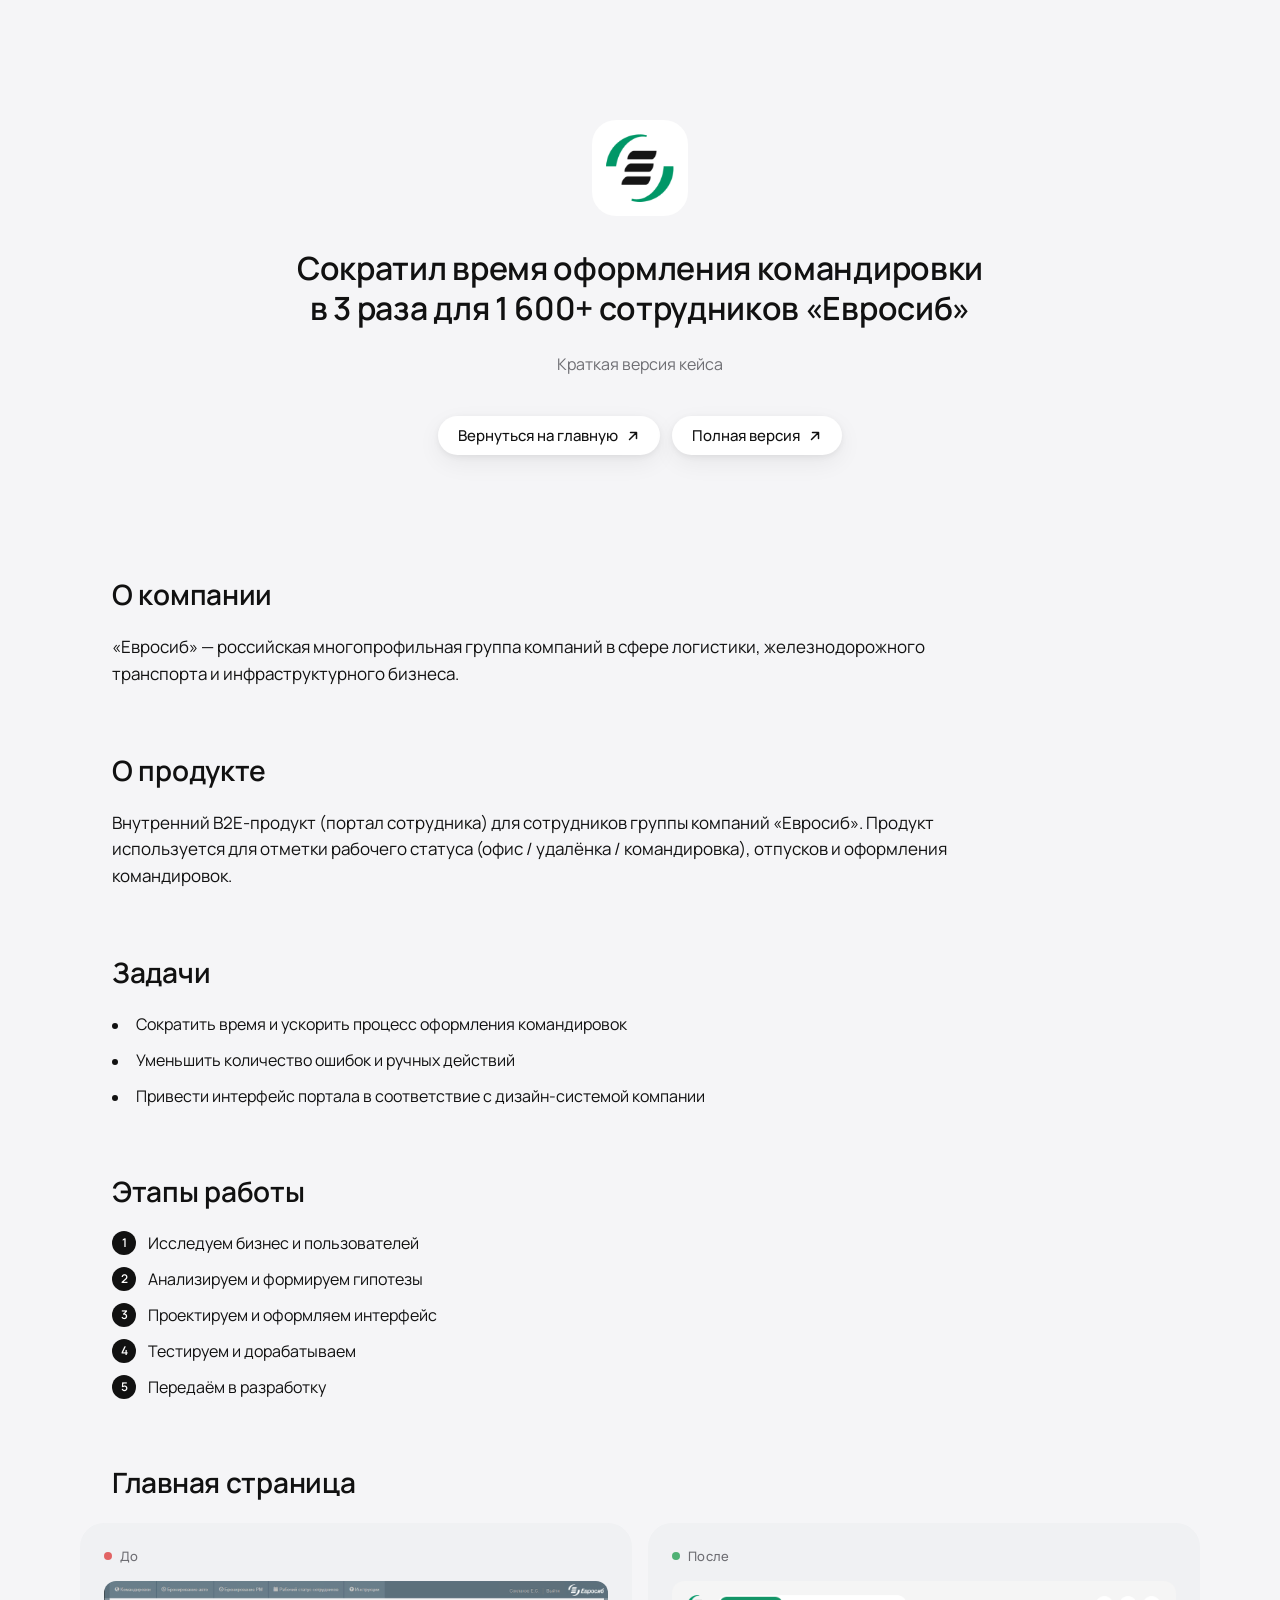
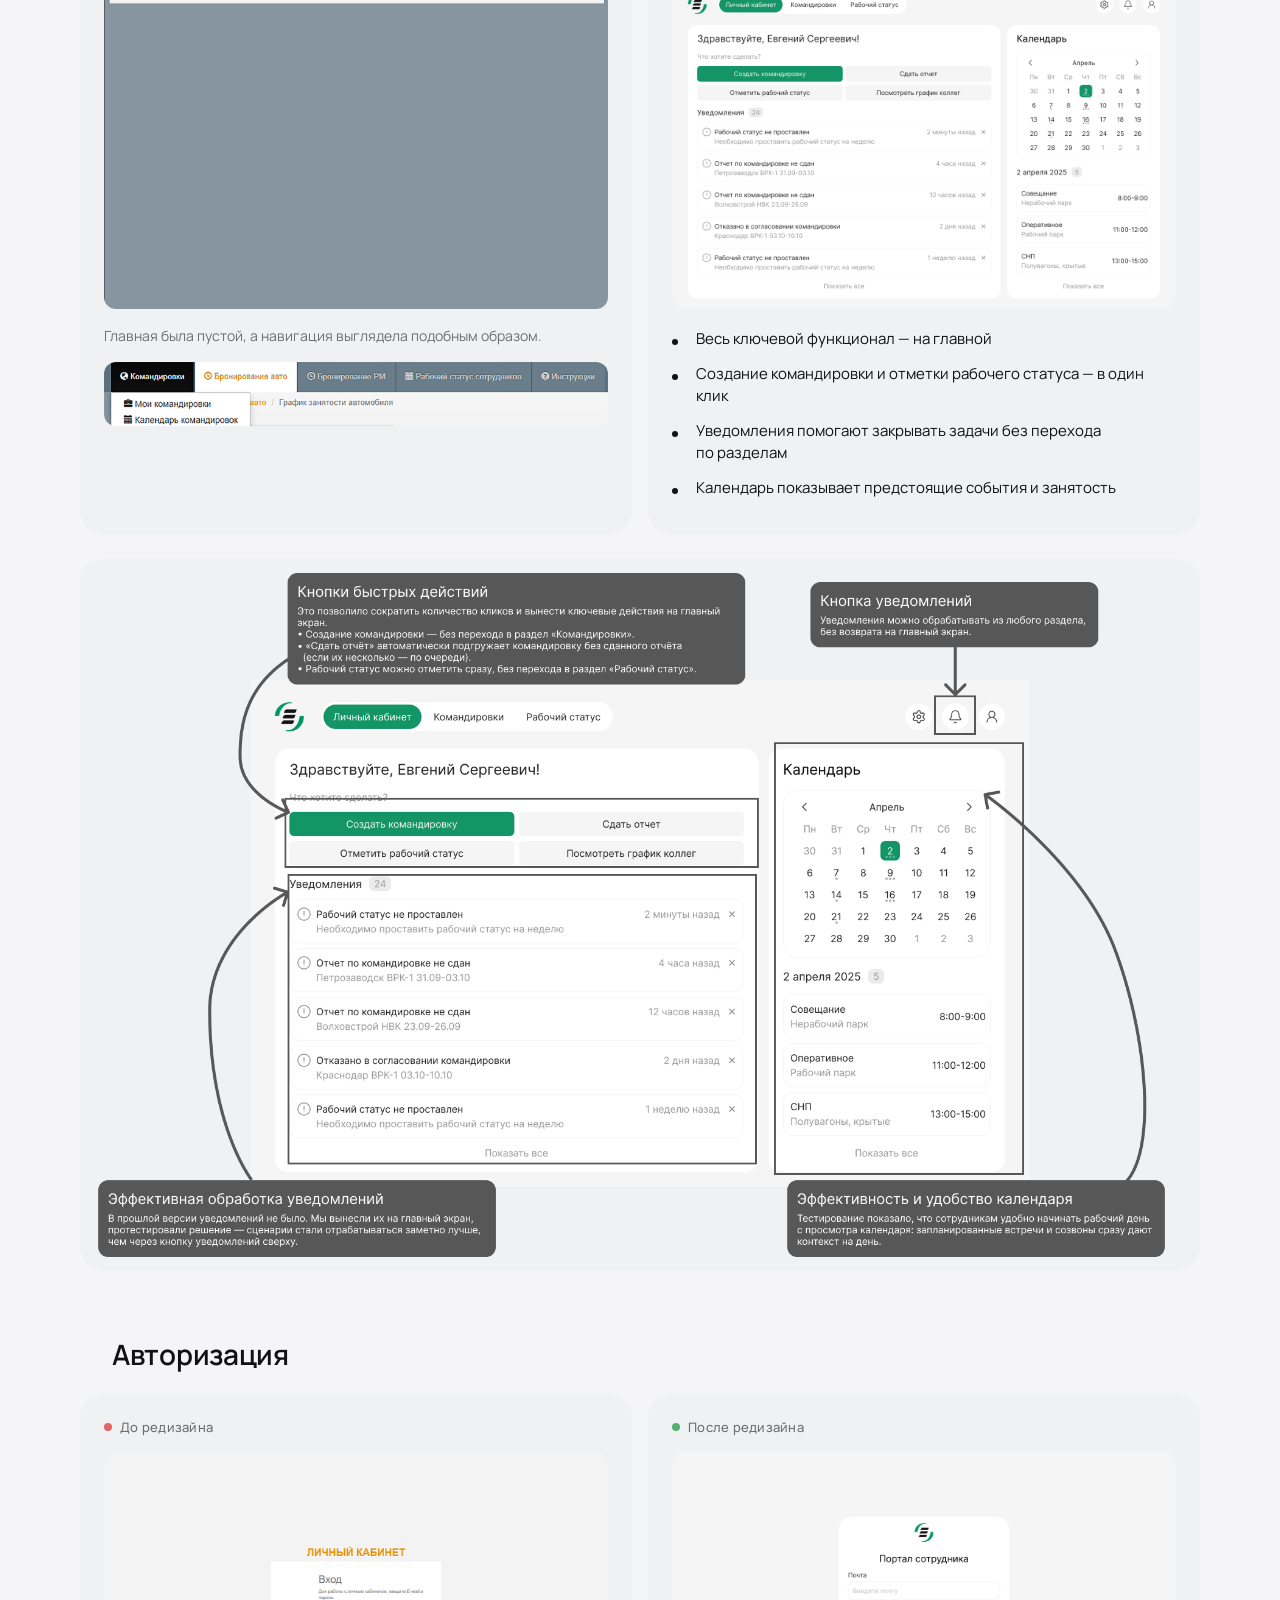
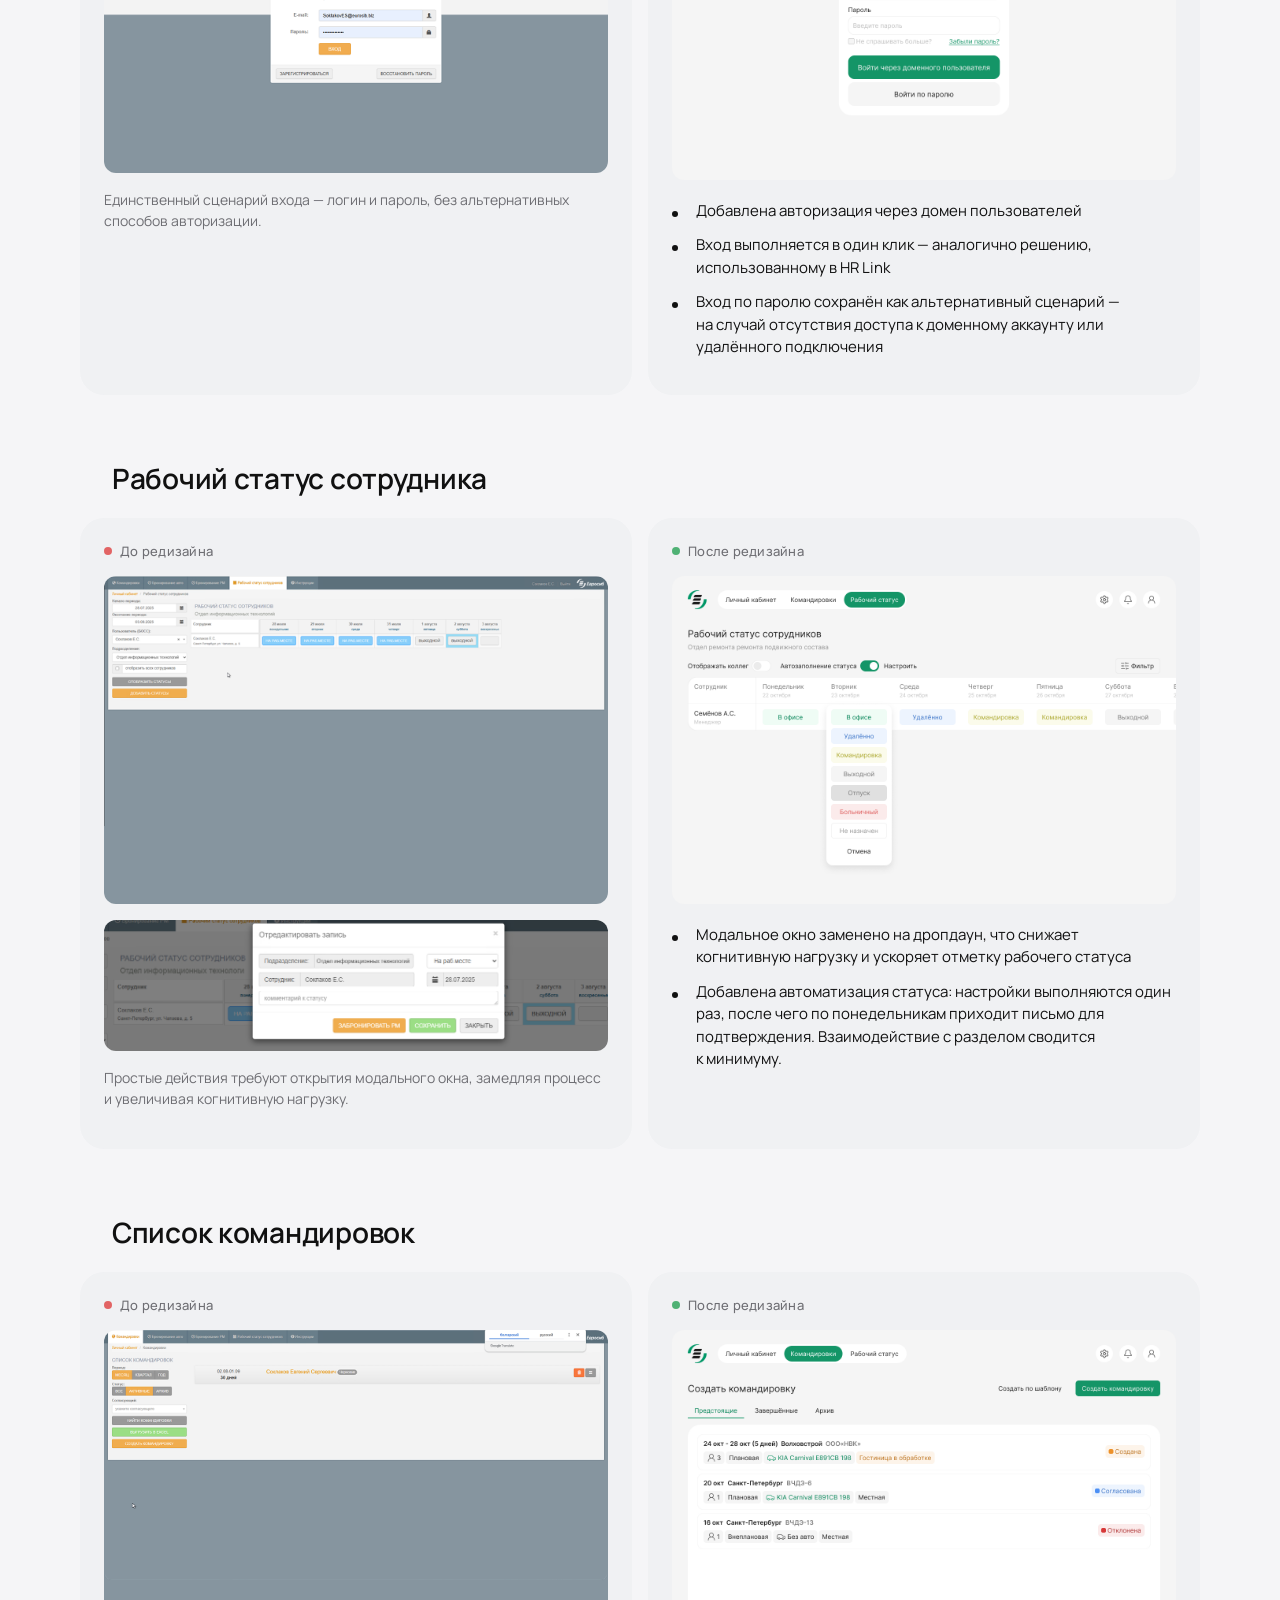
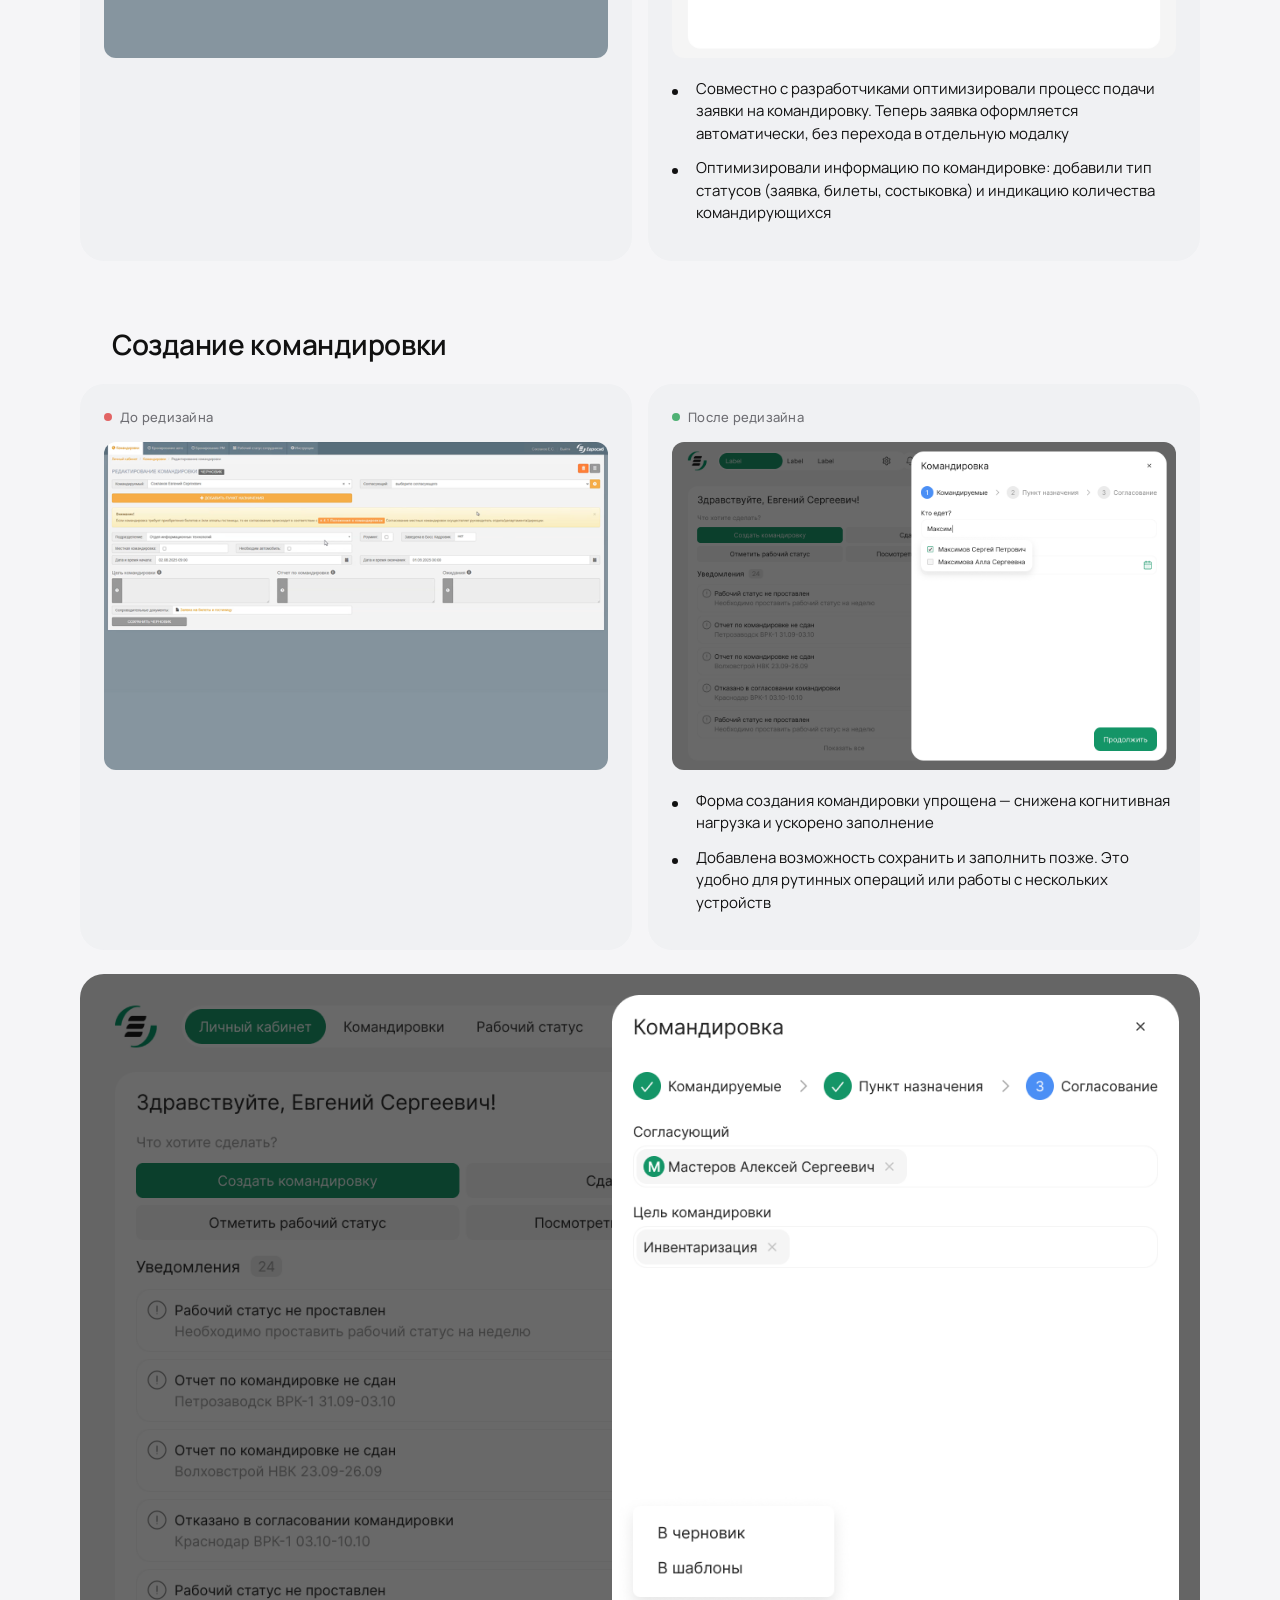
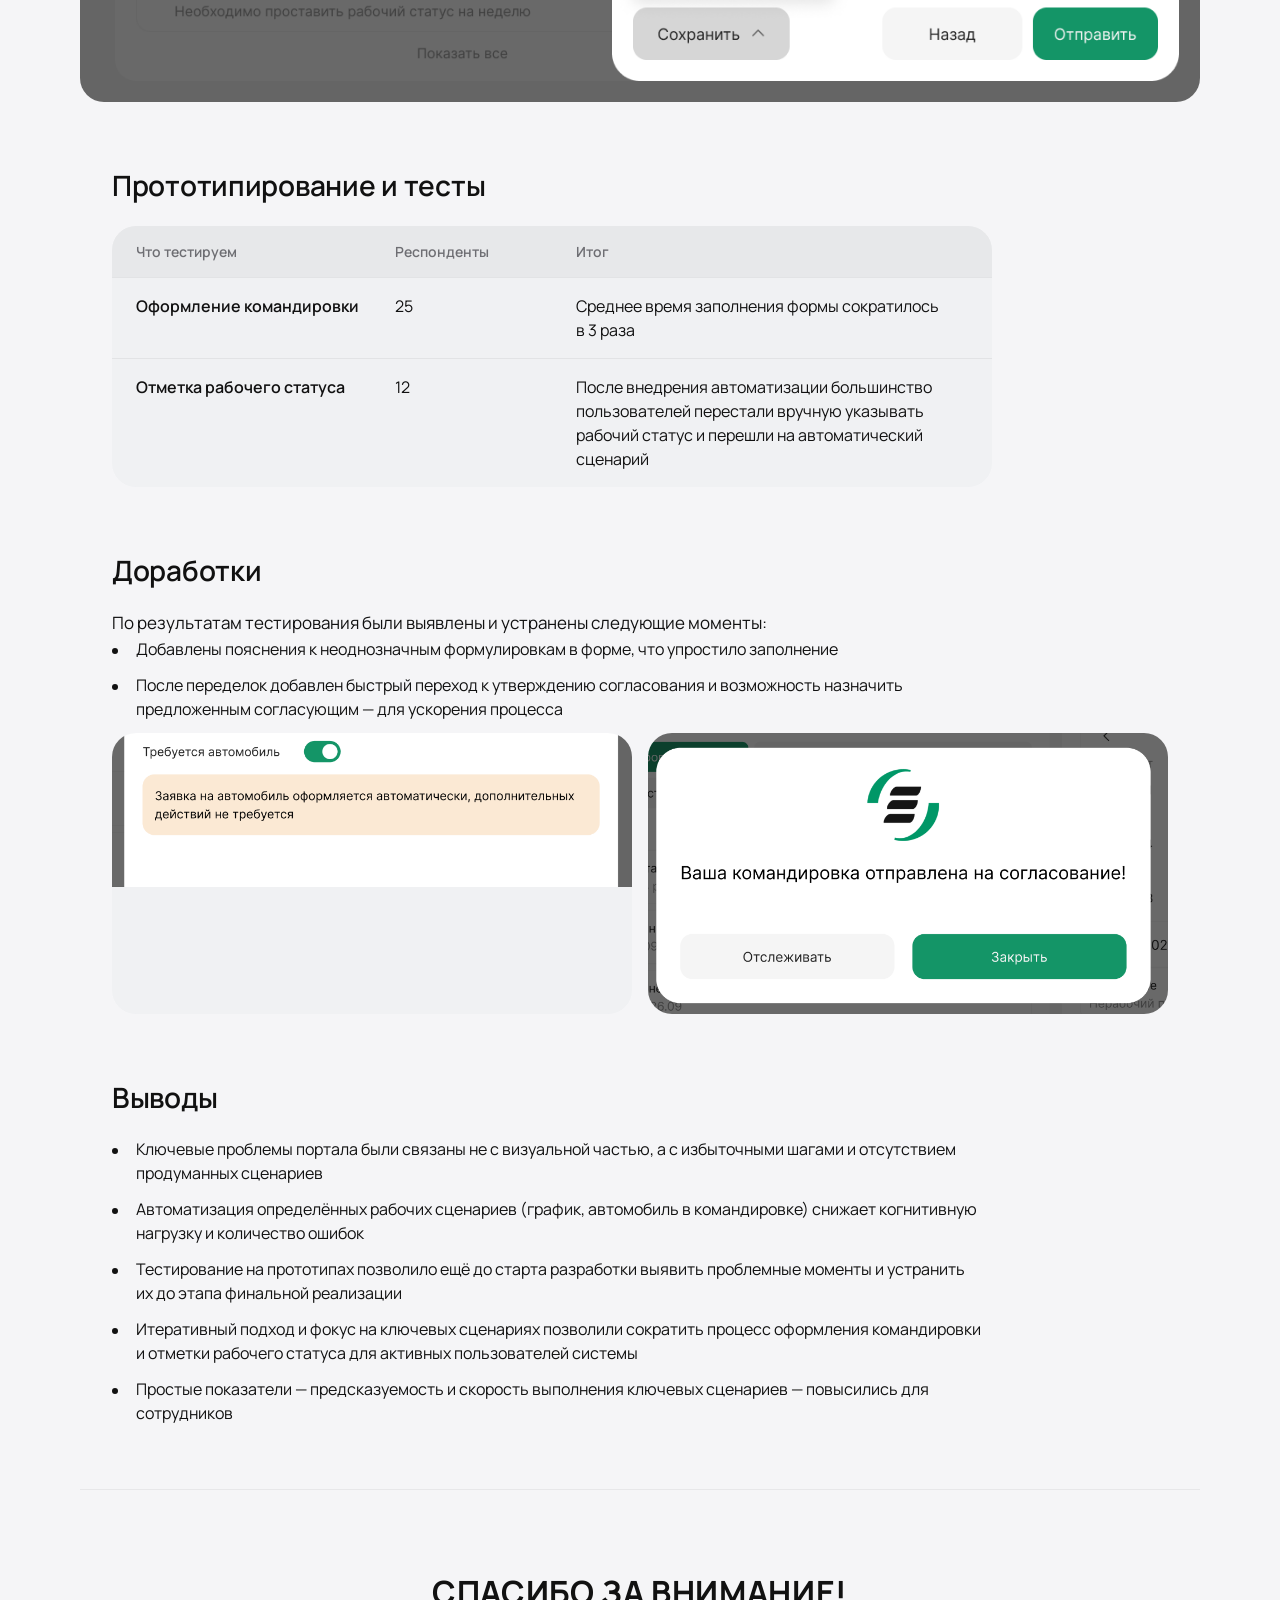
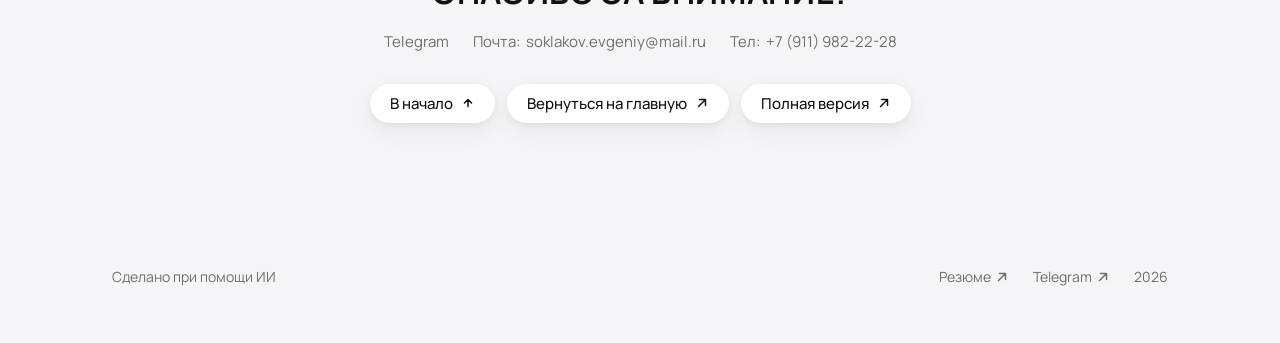
==== commit 777f74e5: "Add files via upload" ====
--- a/case1.html
+++ b/case1.html
@@ -3,11 +3,11 @@
 <head>
     <meta charset="UTF-8">
     <meta name="viewport" content="width=device-width, initial-scale=1.0">
-    <title>v4 · «Евросиб» — кейс / Евгений Соклаков</title>
+    <title>«Евросиб» — кейс / Евгений Соклаков</title>
     <link rel="preconnect" href="https://fonts.googleapis.com">
     <link rel="preconnect" href="https://fonts.gstatic.com" crossorigin>
     <link href="https://fonts.googleapis.com/css2?family=Manrope:wght@400;500;600;700&display=swap" rel="stylesheet">
-    <link rel="stylesheet" href="styles.css?v=16">
+    <link rel="stylesheet" href="styles.css?v=17">
 </head>
 <body>
     <main class="page">
--- a/styles.css
+++ b/styles.css
@@ -58,12 +58,12 @@
    =========================== */
 .page {
     width: 100%;
-    min-width: 1440px;       /* фиксированный фрейм 1440 */
     overflow-x: hidden;
 }
 
 .container {
-    width: 1120px;           /* контентная область */
+    width: 100%;
+    max-width: 1120px;       /* контентная область */
     margin: 0 auto;
     padding: 80px 0 40px;
 }
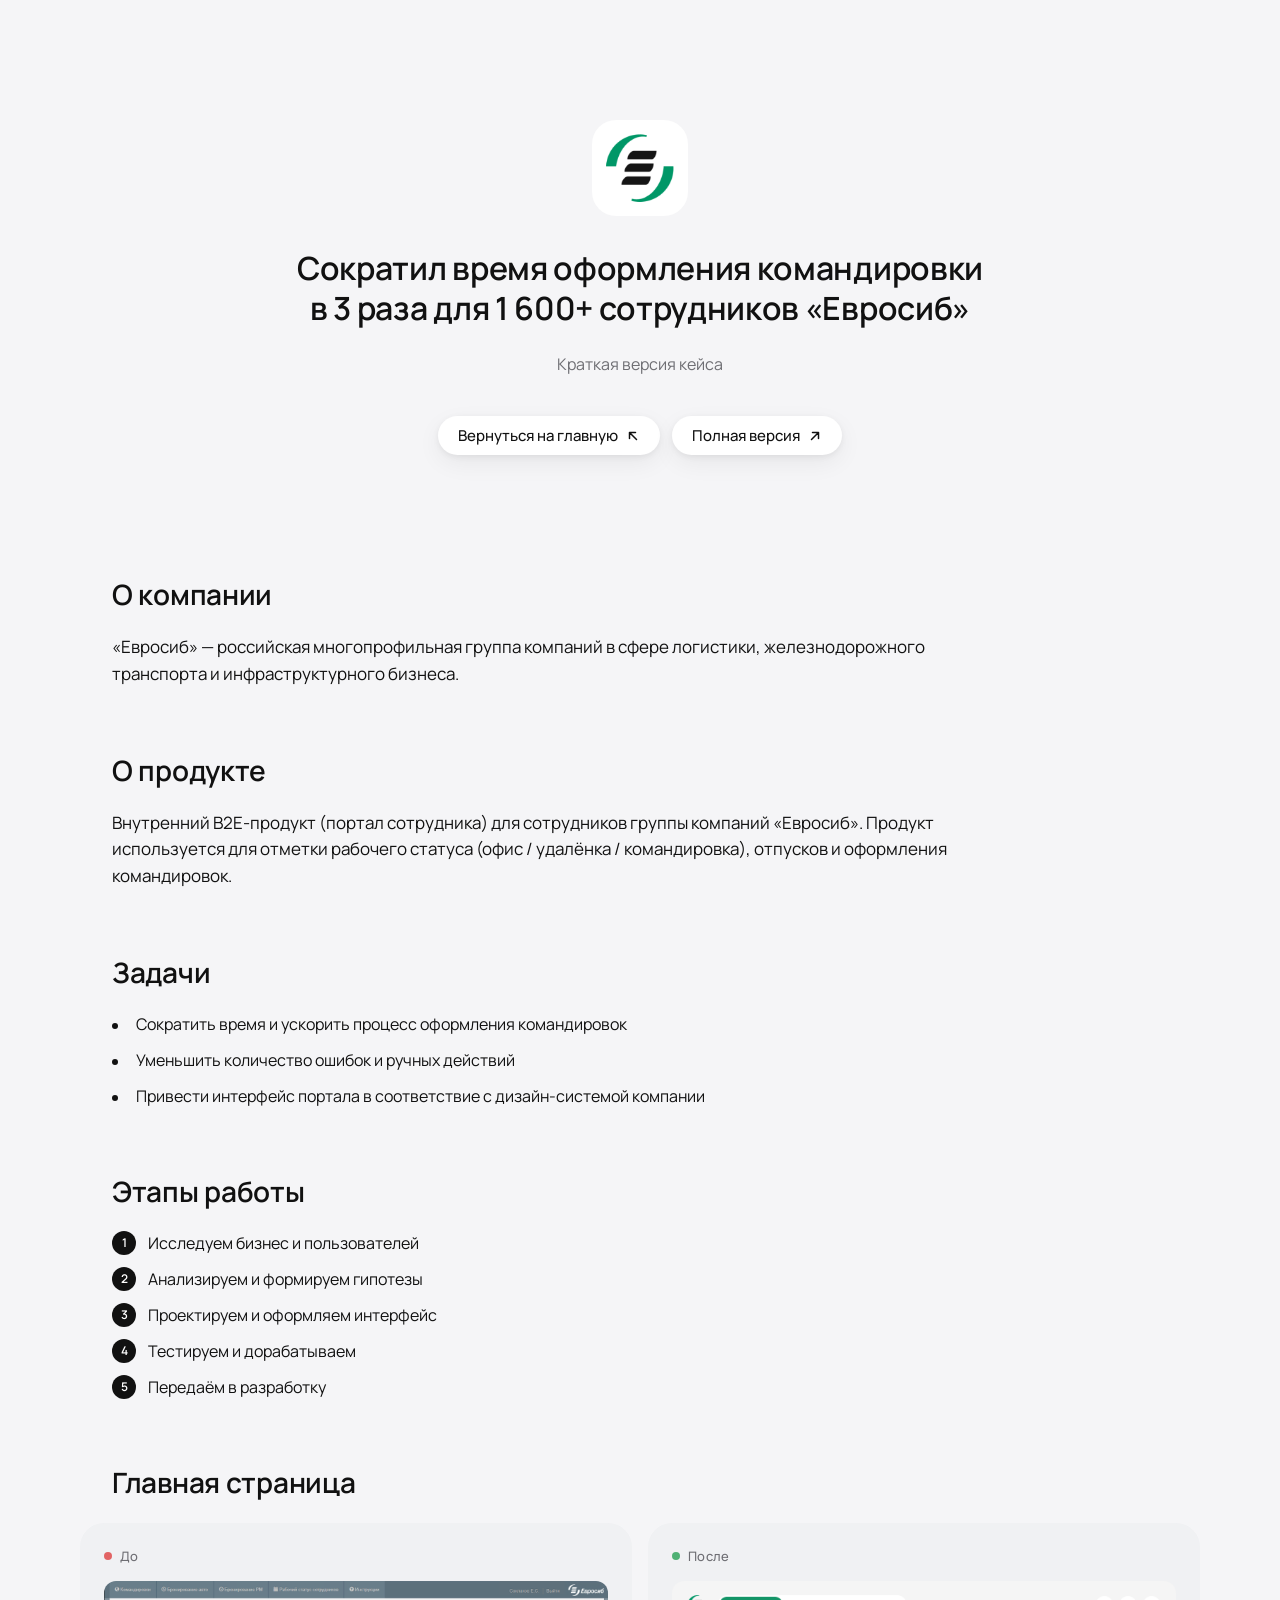
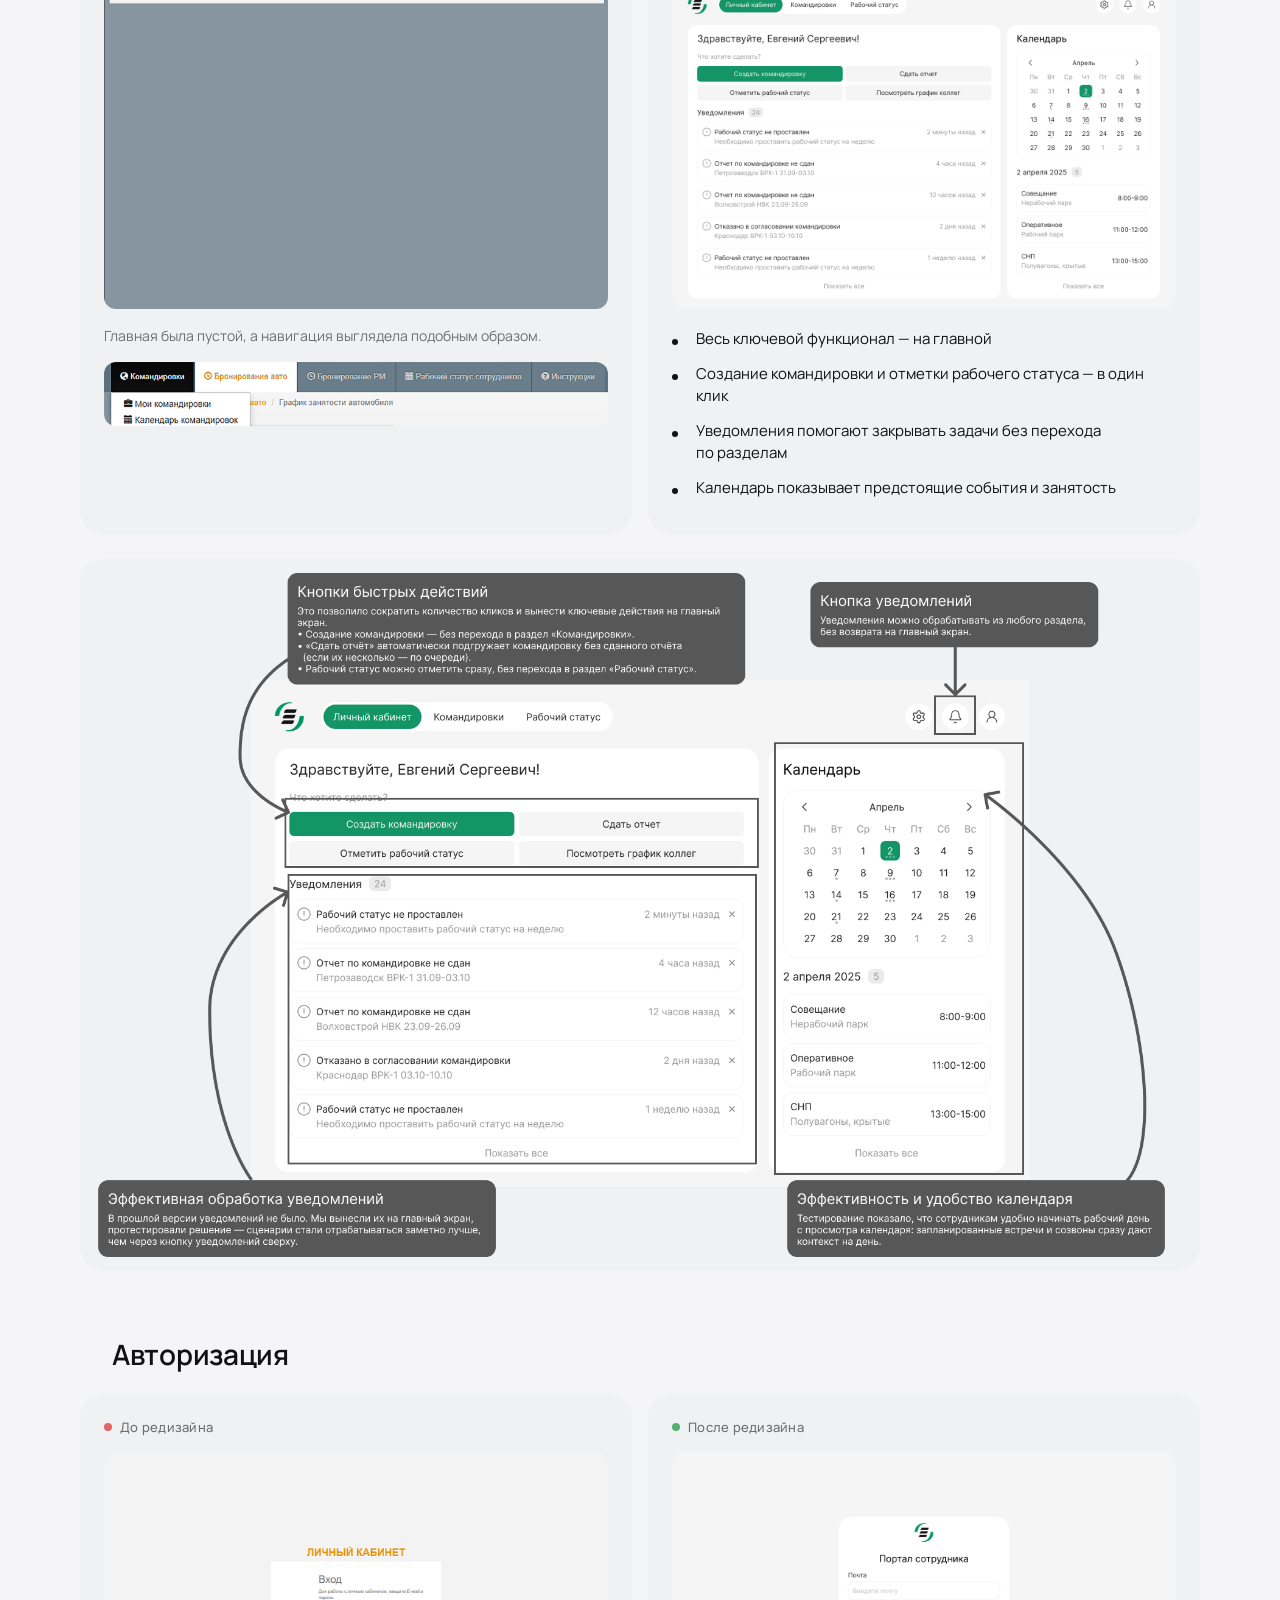
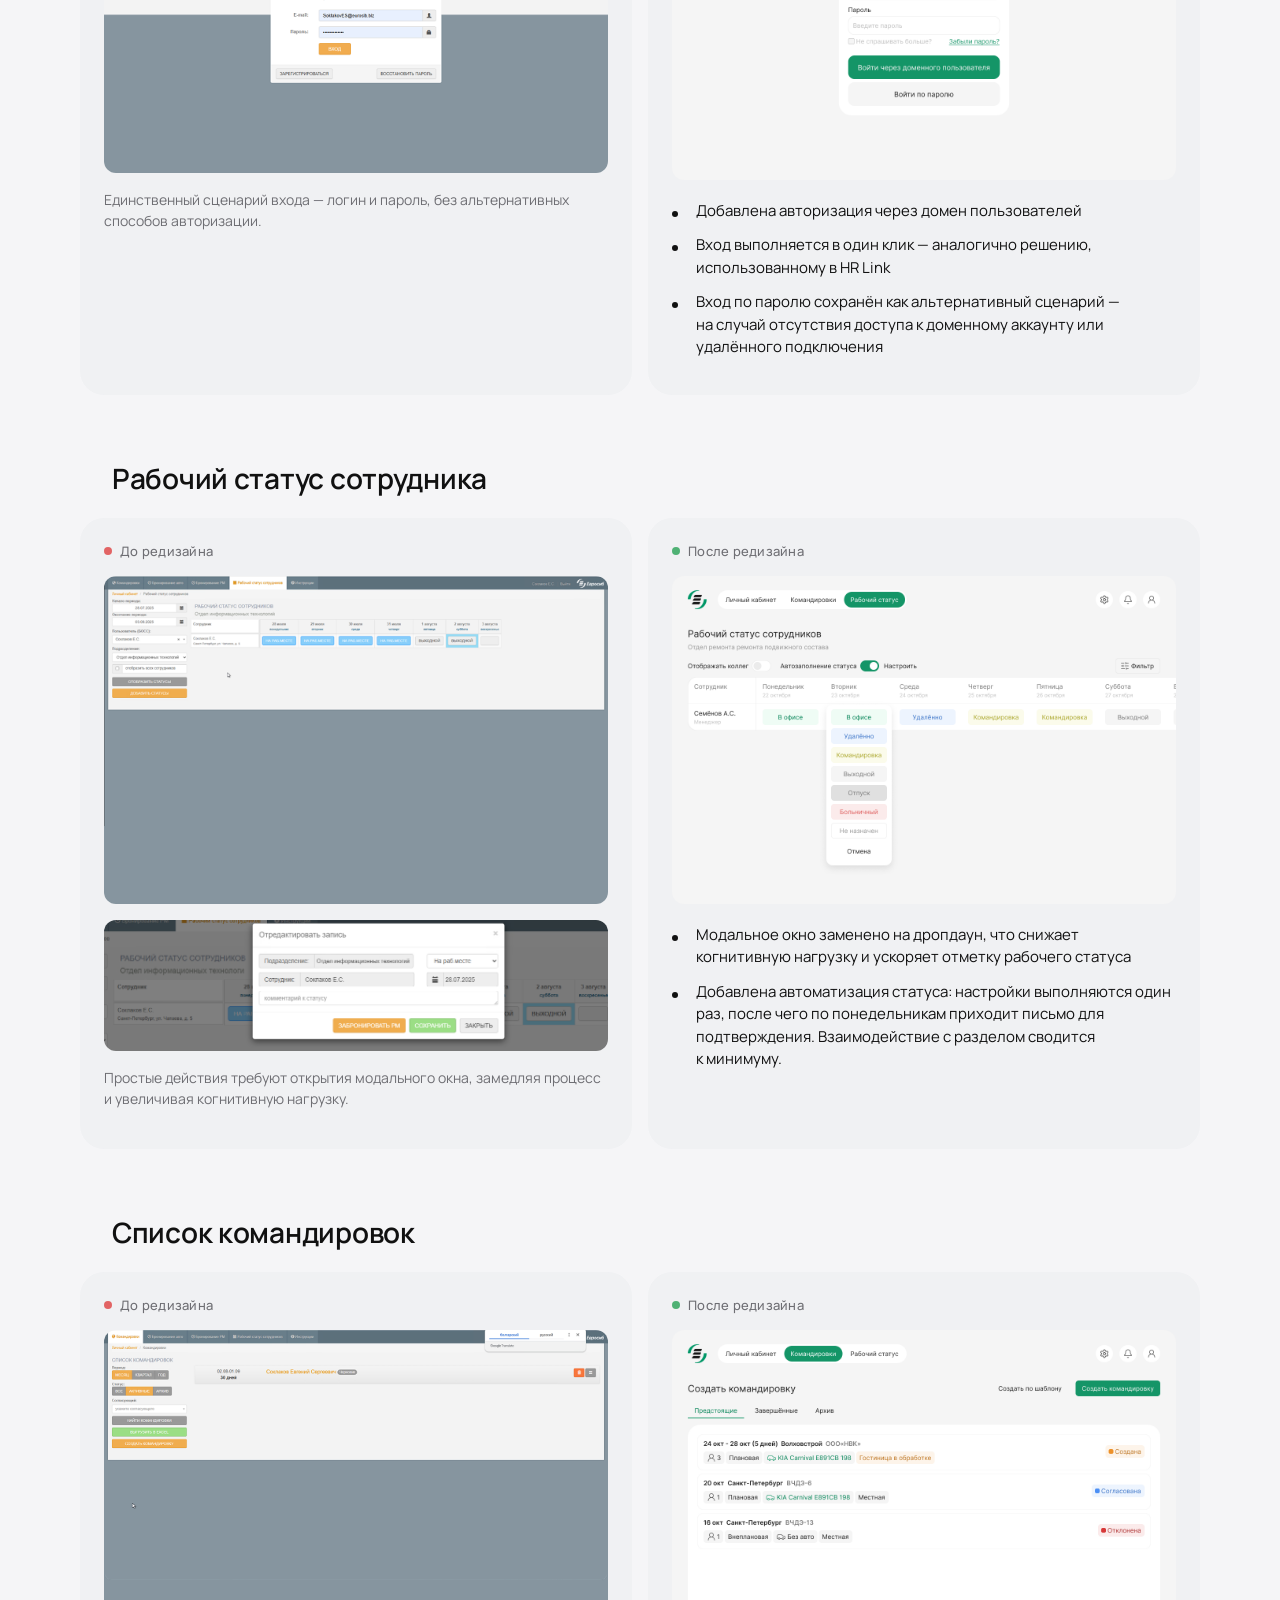
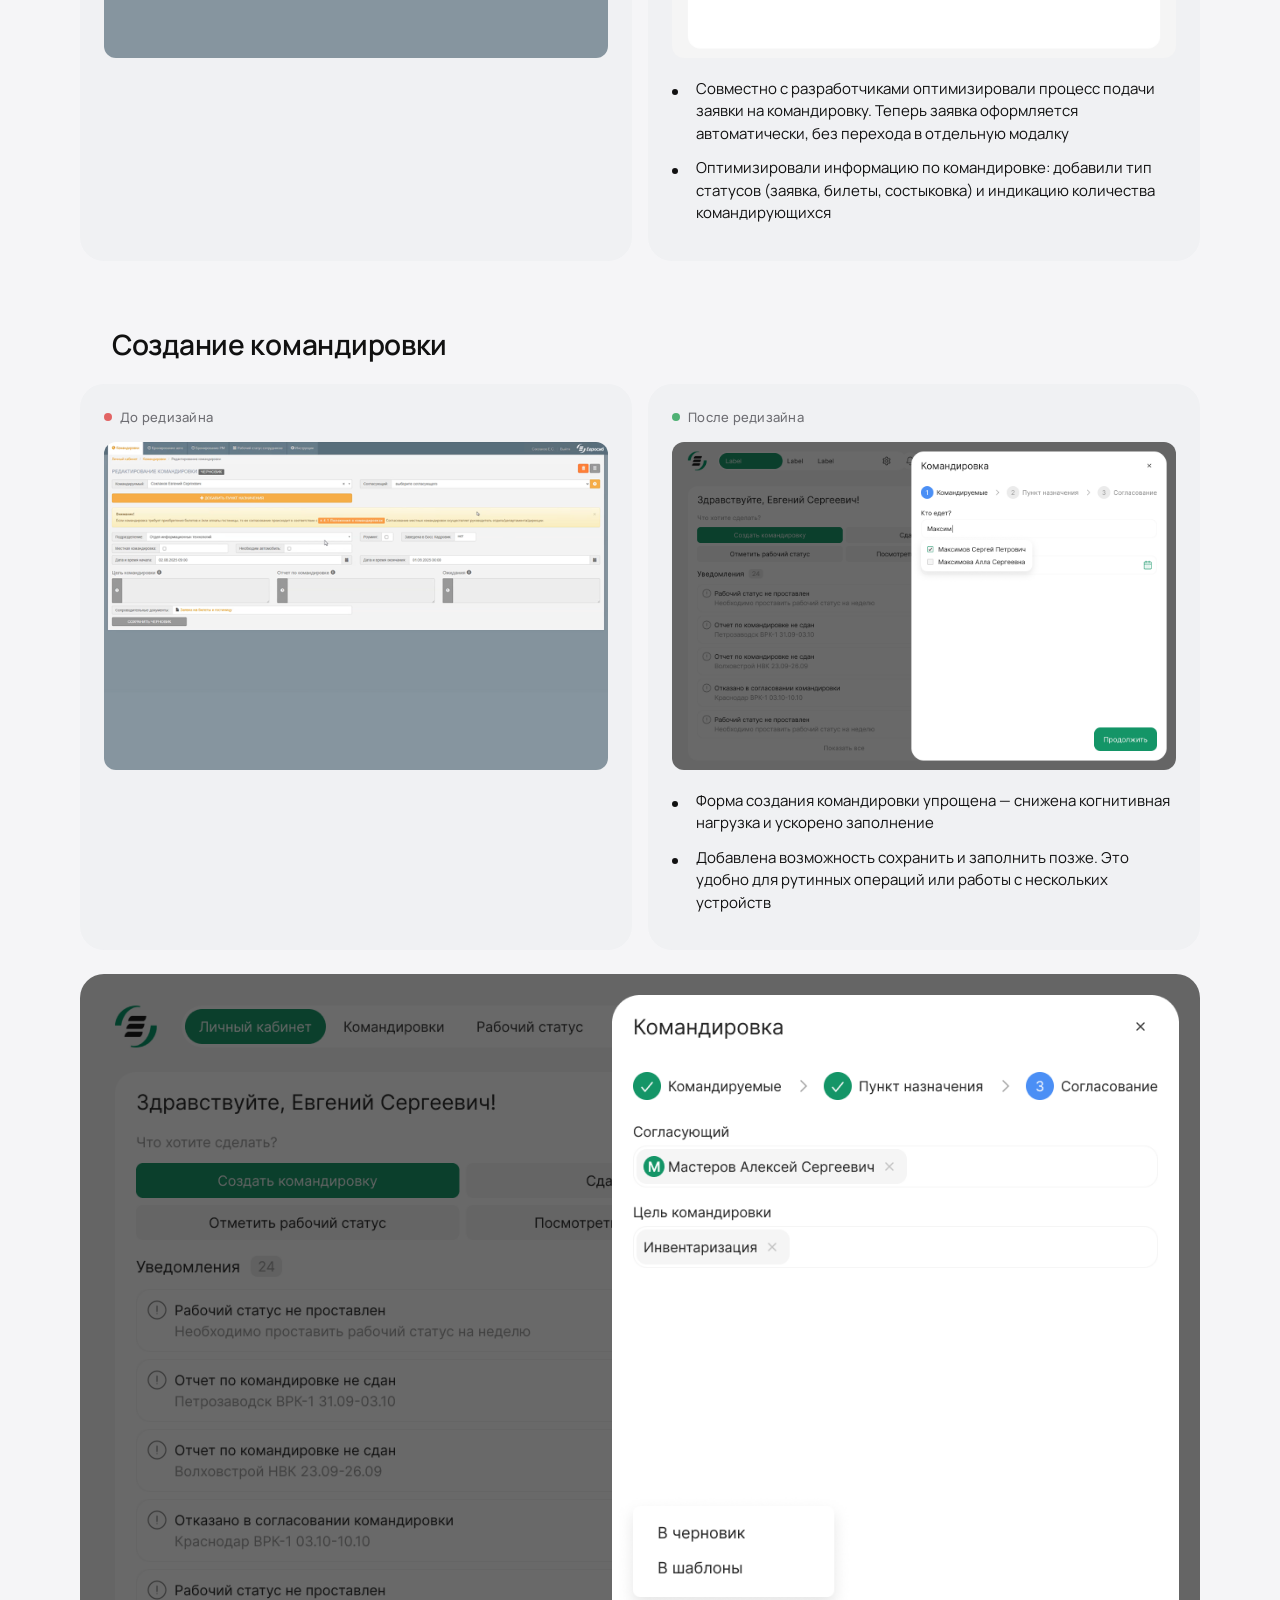
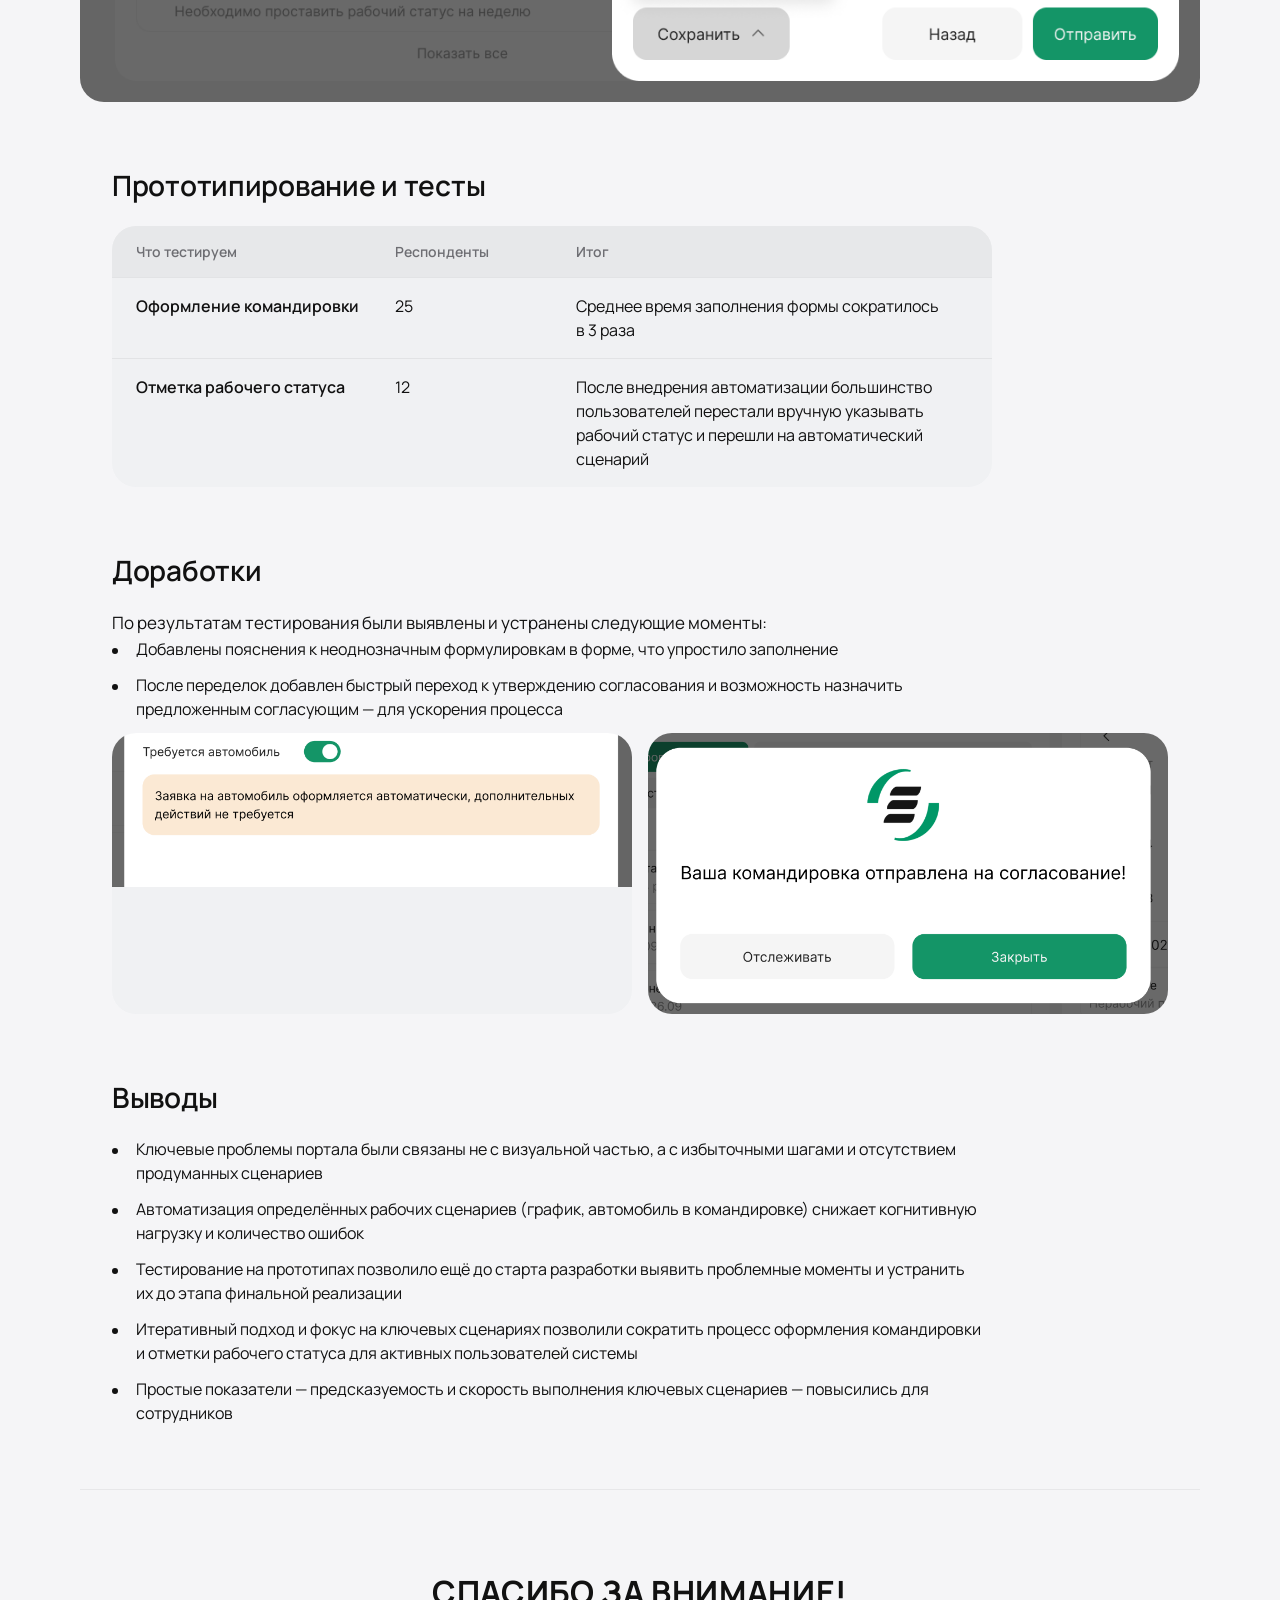
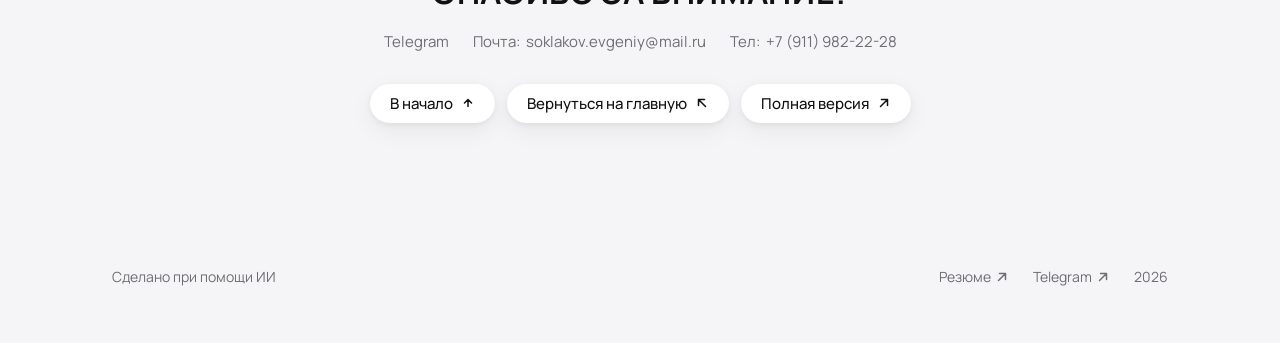
==== commit 2042d742: "Add files via upload" ====
--- a/case1.html
+++ b/case1.html
@@ -3,11 +3,14 @@
 <head>
     <meta charset="UTF-8">
     <meta name="viewport" content="width=device-width, initial-scale=1.0">
+    <meta http-equiv="Cache-Control" content="no-cache, no-store, must-revalidate">
+    <meta http-equiv="Pragma" content="no-cache">
+    <meta http-equiv="Expires" content="0">
     <title>«Евросиб» — кейс / Евгений Соклаков</title>
     <link rel="preconnect" href="https://fonts.googleapis.com">
     <link rel="preconnect" href="https://fonts.gstatic.com" crossorigin>
     <link href="https://fonts.googleapis.com/css2?family=Manrope:wght@400;500;600;700&display=swap" rel="stylesheet">
-    <link rel="stylesheet" href="styles.css?v=17">
+    <link rel="stylesheet" href="styles.css?v=22">
 </head>
 <body>
     <main class="page">
@@ -26,8 +29,8 @@
                 <div class="hero__buttons">
                     <a href="index.html" class="btn">
                         <span class="btn__label">Вернуться на главную</span>
-                        <svg class="btn__arrow" width="14" height="14" viewBox="0 0 14 14" fill="none">
-                            <path d="M3.5 10.5L10.5 3.5M10.5 3.5H4.5M10.5 3.5V9.5" stroke="currentColor" stroke-width="1.5" stroke-linecap="round" stroke-linejoin="round"/>
+                        <svg class="btn__arrow btn__arrow--back" width="14" height="14" viewBox="0 0 14 14" fill="none">
+                            <path d="M10.5 10.5L3.5 3.5M3.5 3.5H9.5M3.5 3.5V9.5" stroke="currentColor" stroke-width="1.5" stroke-linecap="round" stroke-linejoin="round"/>
                         </svg>
                     </a>
                     <a href="https://chief-sponge-bd4.notion.site/3-1600-300244e0d5ff8066a90af0cee6a9edf2" target="_blank" rel="noopener" class="btn">
@@ -293,8 +296,8 @@
                     </a>
                     <a href="index.html" class="btn">
                         <span class="btn__label">Вернуться на главную</span>
-                        <svg class="btn__arrow" width="14" height="14" viewBox="0 0 14 14" fill="none">
-                            <path d="M3.5 10.5L10.5 3.5M10.5 3.5H4.5M10.5 3.5V9.5" stroke="currentColor" stroke-width="1.5" stroke-linecap="round" stroke-linejoin="round"/>
+                        <svg class="btn__arrow btn__arrow--back" width="14" height="14" viewBox="0 0 14 14" fill="none">
+                            <path d="M10.5 10.5L3.5 3.5M3.5 3.5H9.5M3.5 3.5V9.5" stroke="currentColor" stroke-width="1.5" stroke-linecap="round" stroke-linejoin="round"/>
                         </svg>
                     </a>
                     <a href="https://chief-sponge-bd4.notion.site/3-1600-300244e0d5ff8066a90af0cee6a9edf2" target="_blank" rel="noopener" class="btn">
--- a/styles.css
+++ b/styles.css
@@ -169,6 +169,11 @@
     transform: translate(2px, -2px);
 }
 
+/* Back-стрелка (Вернуться на главную) — едет влево-вверх */
+.btn:hover .btn__arrow--back {
+    transform: translate(-2px, -2px);
+}
+
 /* ===========================
    SECTION
    =========================== */
@@ -224,6 +229,7 @@
     line-height: 1.3;
     font-weight: 600;
     letter-spacing: -0.01em;
+    margin-bottom: 24px;
 }
 
 .case-card__metrics {
@@ -312,11 +318,11 @@
 }
 
 .other-card__title {
-    font-size: 18px;
+    font-size: 22px;
+    line-height: 1.3;
     font-weight: 600;
-    line-height: 1.35;
-    margin: 8px 0 8px;
-    letter-spacing: -0.005em;
+    letter-spacing: -0.01em;
+    margin: 8px 0;
 }
 
 .other-card__desc {
@@ -1059,7 +1065,8 @@
 
     /* В кейсах <br> в заголовке создаёт некрасивый перенос на узких экранах,
        поэтому эти конкретные br помечены классом и скрываются */
-    .hero__title br.mobile-hide {
+    /* Универсальный mobile-hide для br тегов: на узких экранах скрываются принудительные переносы */
+    br.mobile-hide {
         display: none;
     }
 
@@ -1119,11 +1126,18 @@
     }
 
     .case-card__content {
-        padding: 24px 20px;
+        padding: 24px 20px 24px;
+    }
+
+    .case-card__tag {
+        font-size: 13px;
+        margin-bottom: 12px;
     }
 
     .case-card__title {
-        font-size: 18px;
+        font-size: 20px;
+        line-height: 1.3;
+        margin-bottom: 28px;
     }
 
     .case-card__image {
@@ -1132,8 +1146,19 @@
         max-height: 240px;
     }
 
+    /* Метрики — явная иерархия: метка маленькая серая, значение крупнее но не как заголовок */
     .case-card__metrics {
-        gap: 12px;
+        gap: 16px;
+    }
+
+    .metric__label {
+        font-size: 13px;
+        margin-bottom: 2px;
+    }
+
+    .metric__value {
+        font-size: 16px;
+        font-weight: 600;
     }
 
     .other-grid {
@@ -1146,7 +1171,8 @@
     }
 
     .other-card__title {
-        font-size: 16px;
+        font-size: 20px;
+        line-height: 1.3;
     }
 
     /* TEXT */
